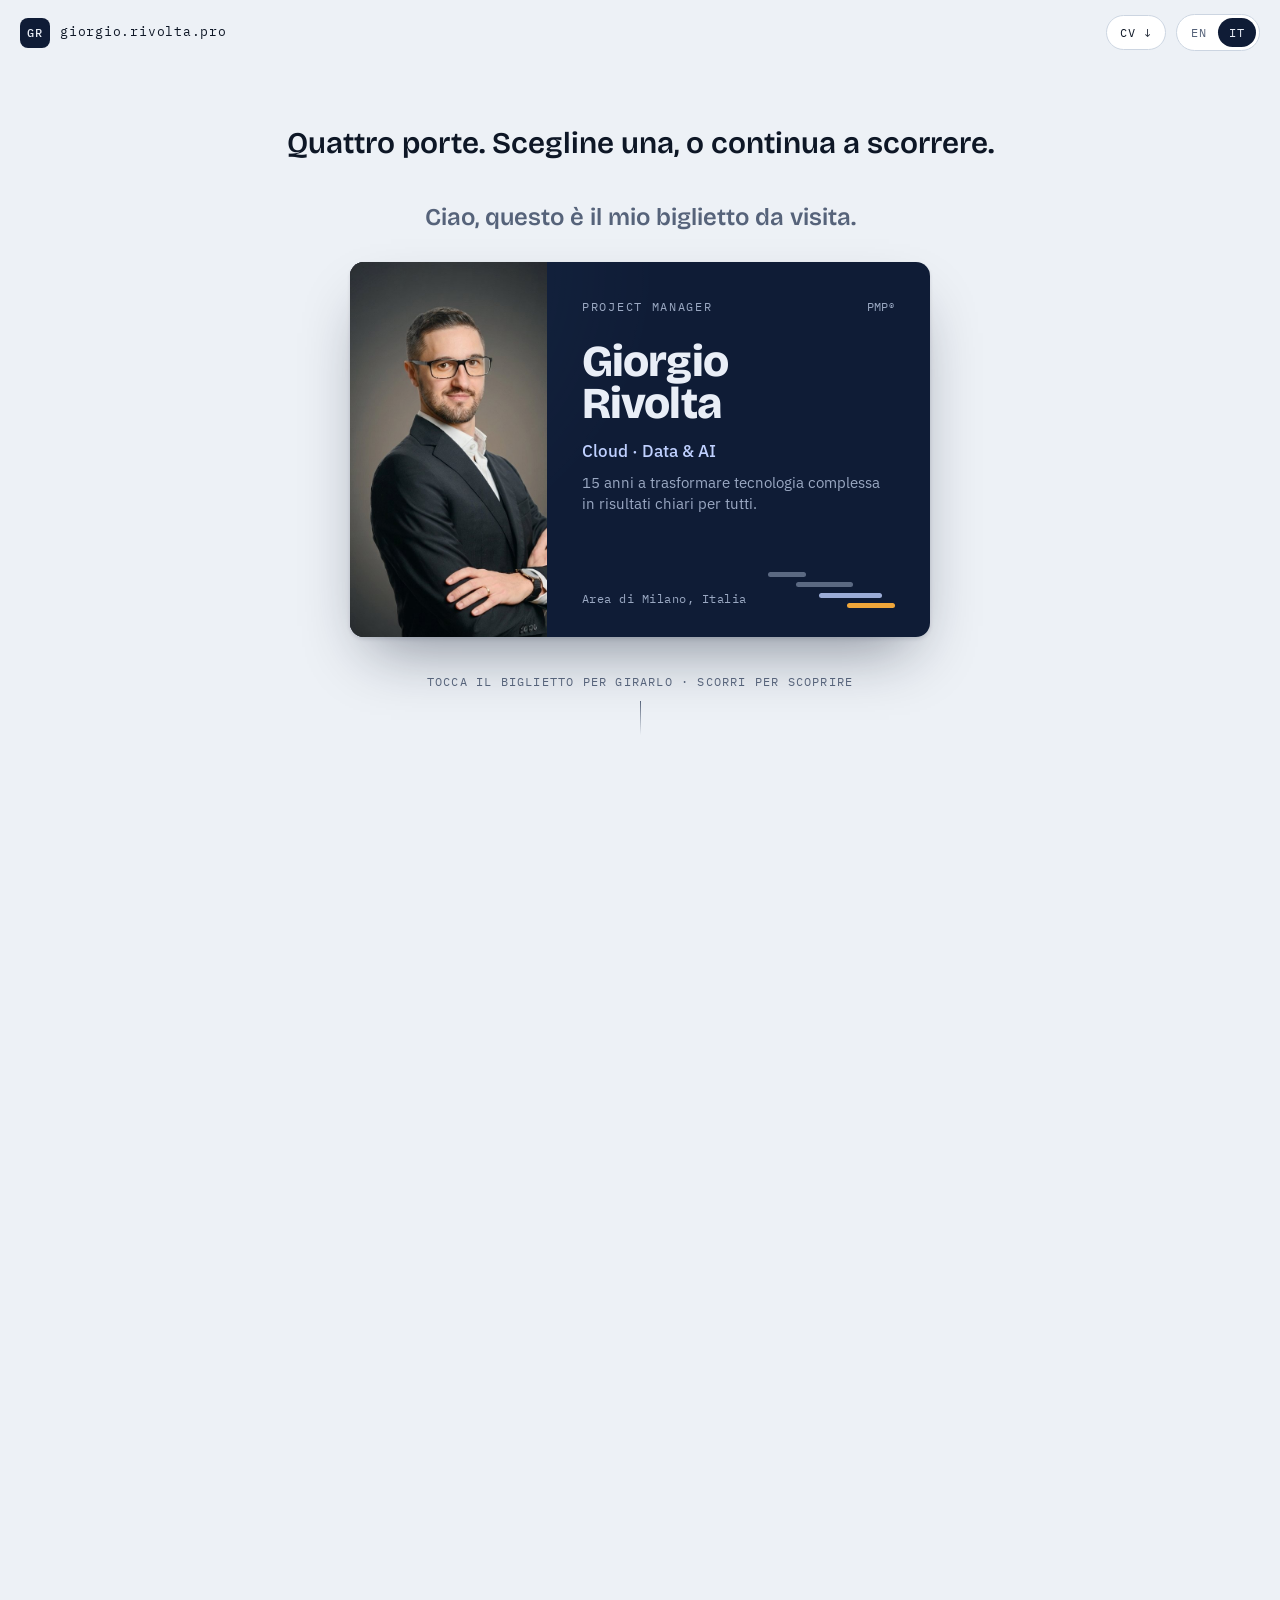
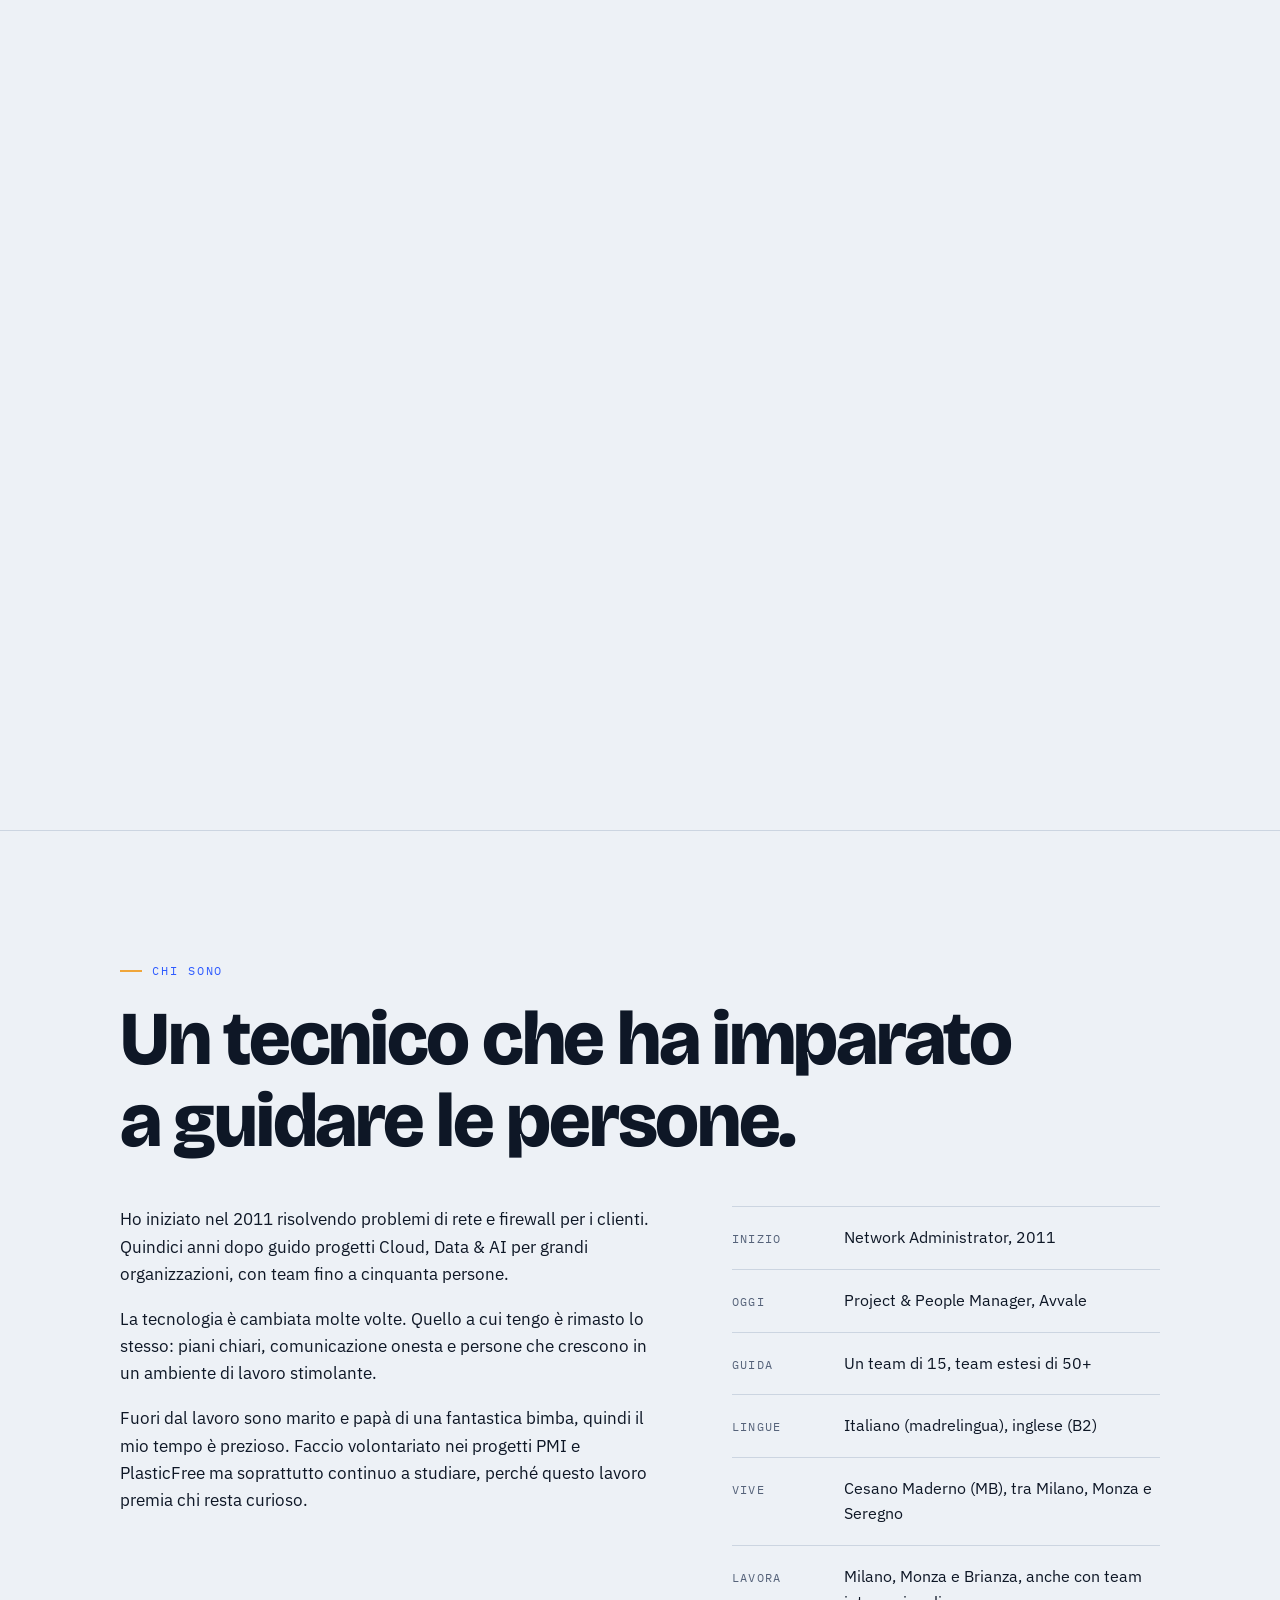
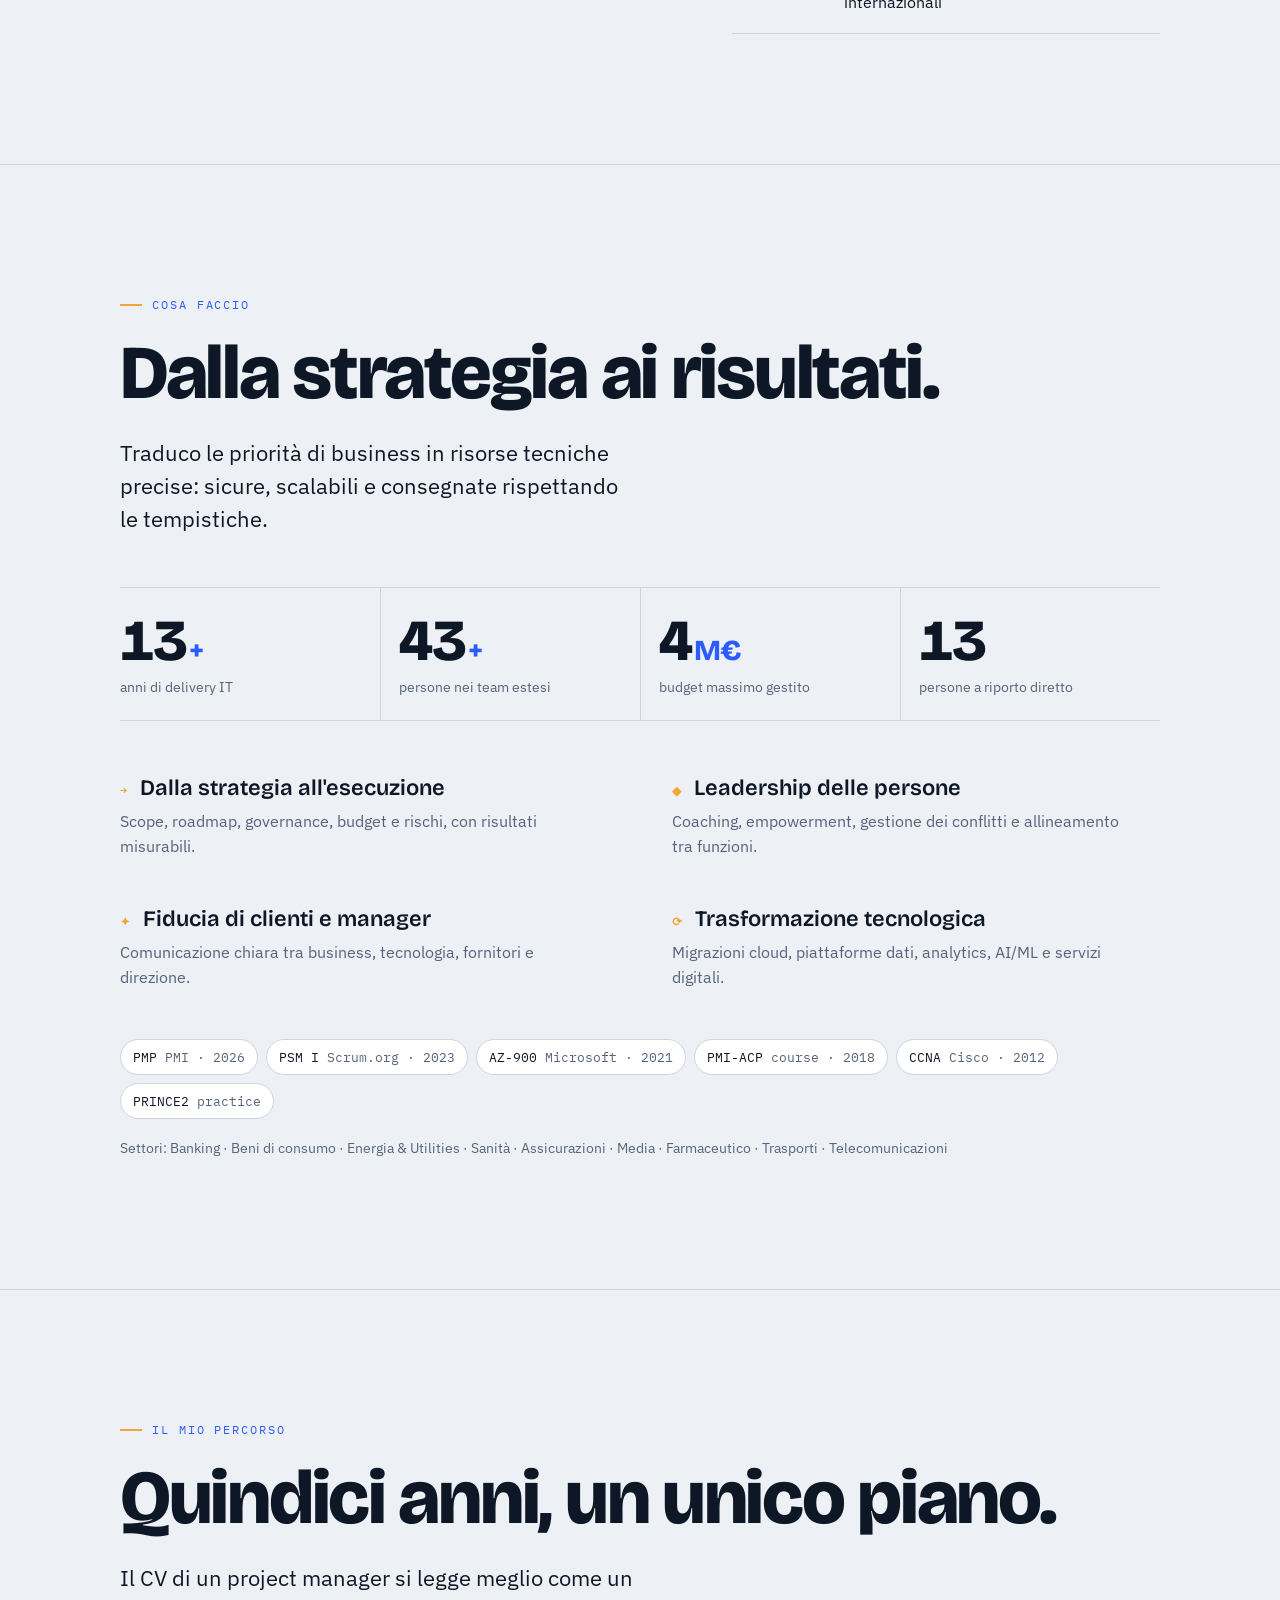
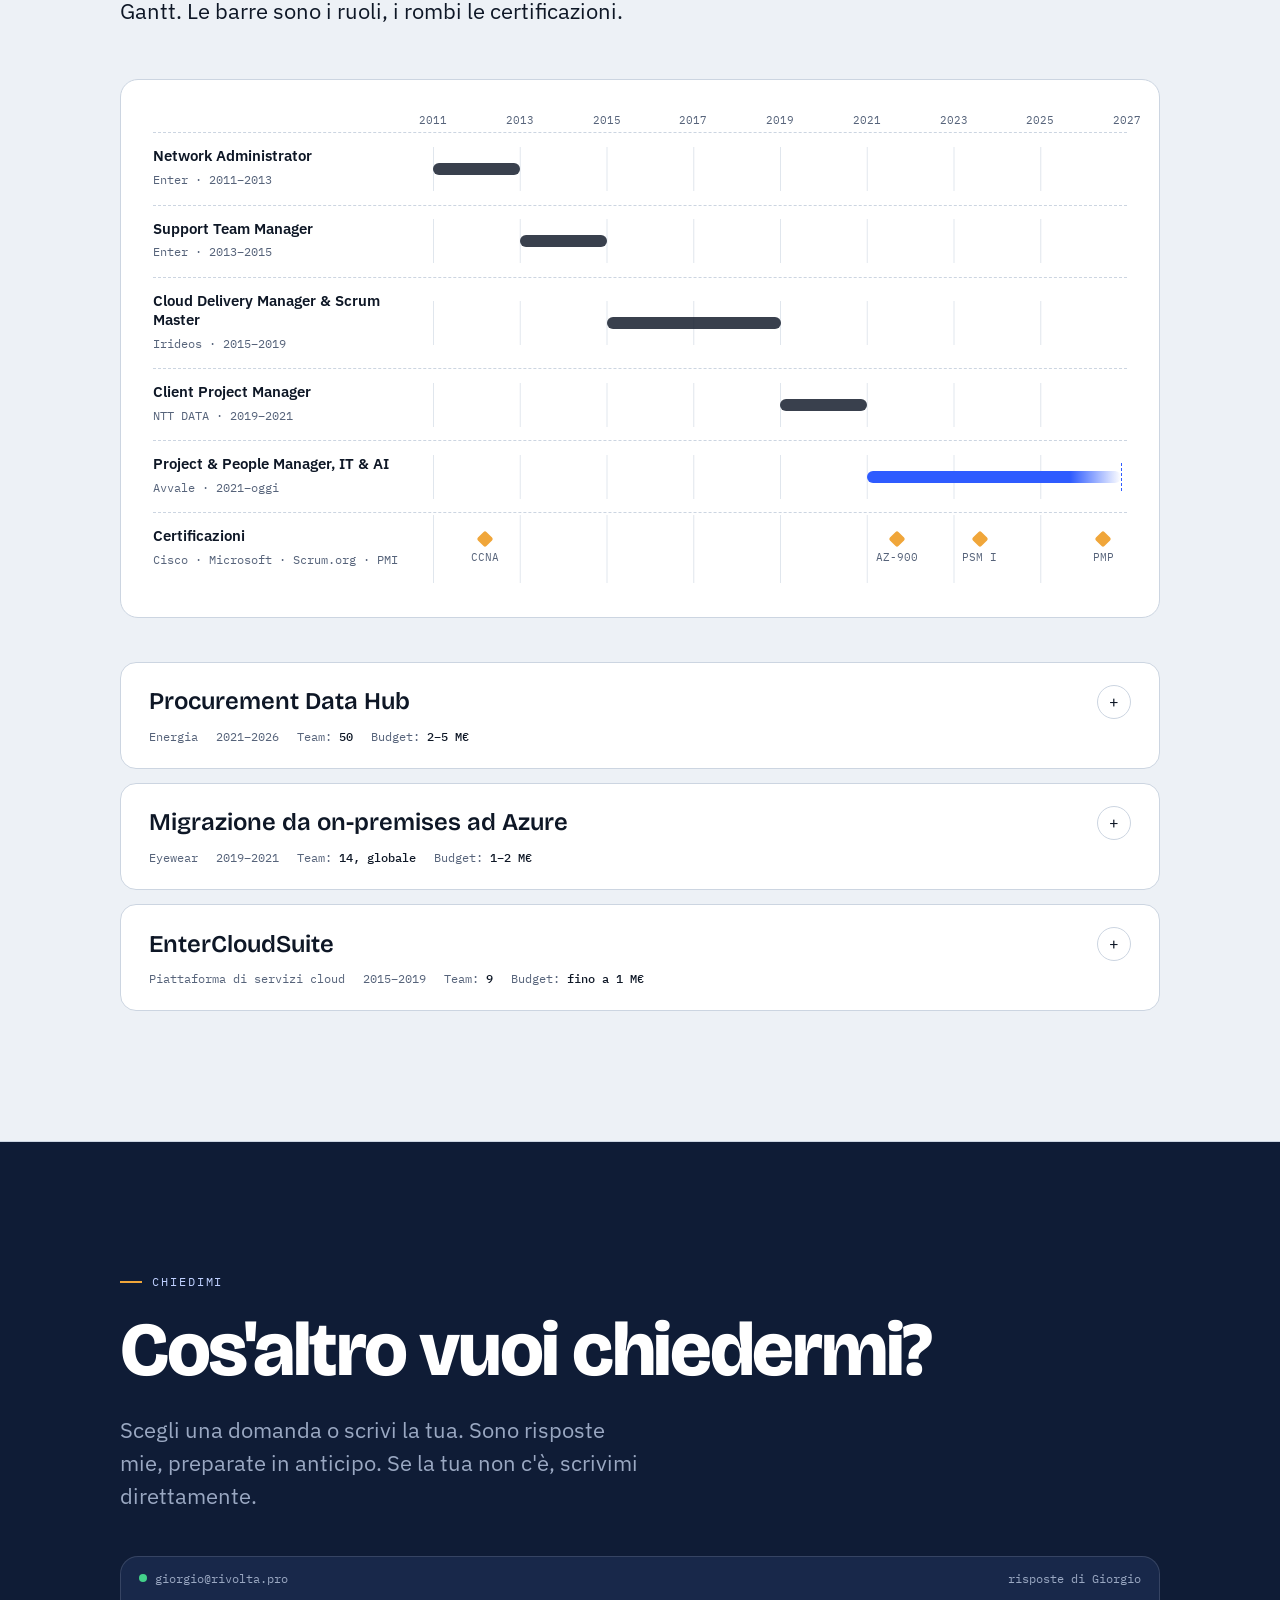
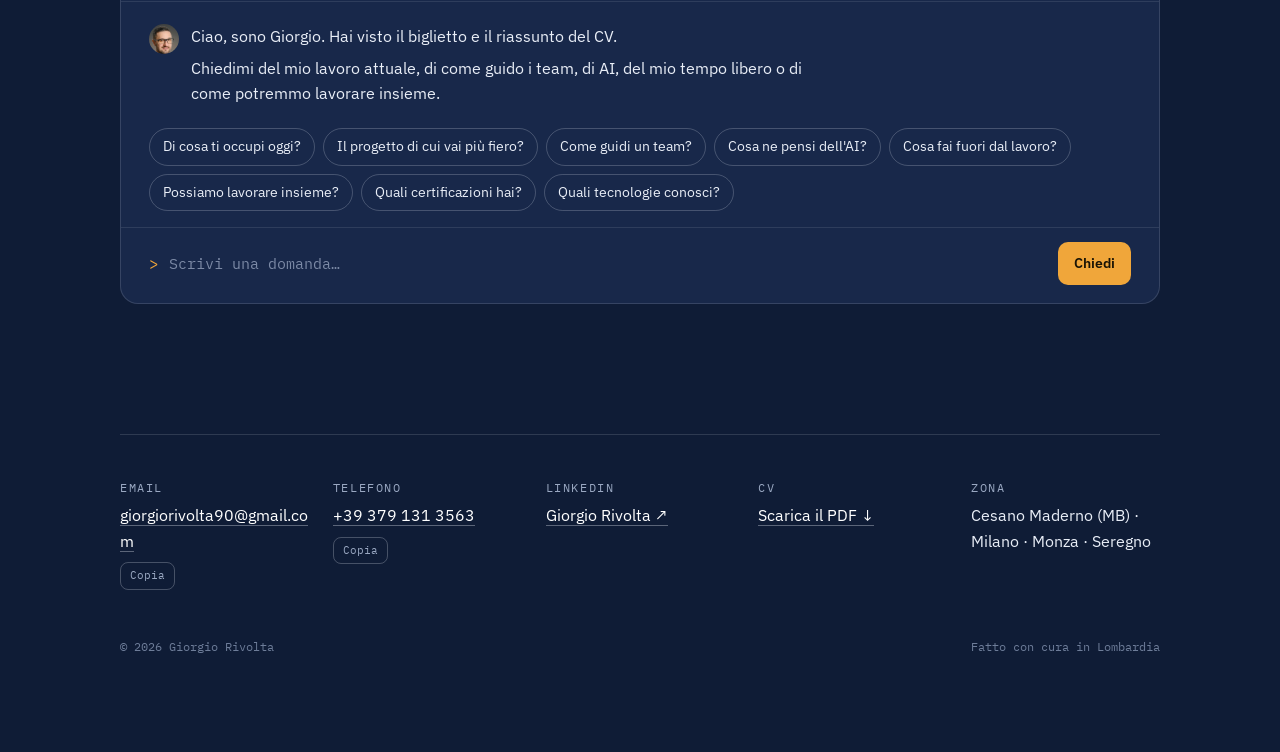
==== it/index.html @ 3c048641 "nuovo sito" ====
<!DOCTYPE html><html lang="it" data-default-lang="it"><head>
<meta charset="utf-8">
<meta name="viewport" content="width=device-width, initial-scale=1, viewport-fit=cover">
<title>Giorgio Rivolta | Project Manager PMP a Milano, Monza e Brianza</title>
<meta name="description" content="Giorgio Rivolta, Project Manager certificato PMP a Cesano Maderno (MB). Lavoro tra Milano, Monza, Seregno e Brianza: 15+ anni di progetti Cloud, Data &amp; AI.">
<meta name="author" content="Giorgio Rivolta">
<meta name="robots" content="index, follow, max-image-preview:large">
<meta name="theme-color" content="#0F1C36">
<link rel="canonical" href="https://giorgio.rivolta.pro/it/">
<link rel="icon" href="/favicon.ico" sizes="any">
<link rel="alternate" hreflang="en" href="https://giorgio.rivolta.pro/">
<link rel="alternate" hreflang="it" href="https://giorgio.rivolta.pro/it/">
<link rel="alternate" hreflang="x-default" href="https://giorgio.rivolta.pro/">
<meta name="geo.region" content="IT-MB">
<meta name="geo.placename" content="Cesano Maderno, Monza e Brianza">
<meta property="og:type" content="profile">
<meta property="og:url" content="https://giorgio.rivolta.pro/it/">
<meta property="og:site_name" content="Giorgio Rivolta">
<meta property="og:title" content="Giorgio Rivolta | Project Manager PMP a Milano, Monza e Brianza">
<meta property="og:description" content="Project Manager certificato PMP tra Milano, Monza e Brianza. 15 anni a trasformare progetti Cloud, Data &amp; AI in risultati chiari per tutti.">
<meta property="og:image" content="https://giorgio.rivolta.pro/images/giorgio-rivolta-profile.png">
<meta property="og:locale" content="it_IT">
<meta property="og:locale:alternate" content="en_GB">
<meta name="twitter:card" content="summary_large_image">
<script type="application/ld+json">
{
  "@context": "https://schema.org",
  "@type": "Person",
  "@id": "https://giorgio.rivolta.pro/#person",
  "name": "Giorgio Rivolta",
  "givenName": "Giorgio",
  "familyName": "Rivolta",
  "url": "https://giorgio.rivolta.pro/",
  "jobTitle": "Project Manager",
  "description": "PMP-certified project manager with 15+ years leading IT, cloud, data analytics and AI programmes. Volunteer with PMI Northern Italy Chapter and Plasticfree.",
  "email": "mailto:giorgiorivolta90@gmail.com",
  "image": "https://giorgio.rivolta.pro/images/giorgio-rivolta-profile.png",
  "sameAs": ["https://www.linkedin.com/in/giorgiorivolta/", "https://github.com/grivolta"],
  "worksFor": { "@type": "Organization", "name": "Avvale" },
  "address": { "@type": "PostalAddress", "addressLocality": "Cesano Maderno", "addressRegion": "MB", "postalCode": "20811", "addressCountry": "IT" },
  "workLocation": [
    { "@type": "Place", "name": "Milano", "address": { "@type": "PostalAddress", "addressLocality": "Milano", "addressRegion": "MI", "addressCountry": "IT" } },
    { "@type": "Place", "name": "Monza", "address": { "@type": "PostalAddress", "addressLocality": "Monza", "addressRegion": "MB", "addressCountry": "IT" } },
    { "@type": "Place", "name": "Seregno", "address": { "@type": "PostalAddress", "addressLocality": "Seregno", "addressRegion": "MB", "addressCountry": "IT" } },
    { "@type": "Place", "name": "Cesano Maderno", "address": { "@type": "PostalAddress", "addressLocality": "Cesano Maderno", "addressRegion": "MB", "addressCountry": "IT" } }
  ],
  "knowsLanguage": ["Italian", "English"],
  "knowsAbout": ["Project Management","PMP","Scrum","Stakeholder Management","People Management","Cloud Computing","Microsoft Azure","Data Analytics","Artificial Intelligence","Digital Transformation"],
  "volunteerFor": [
    { "@type": "Organization", "name": "PMI Northern Italy Chapter" },
    { "@type": "Organization", "name": "Plasticfree" }
  ],
  "hasCredential": [
    { "@type": "EducationalOccupationalCredential", "name": "Project Management Professional (PMP)", "recognizedBy": { "@type": "Organization", "name": "Project Management Institute" }, "identifier": "4438819" },
    { "@type": "EducationalOccupationalCredential", "name": "Professional Scrum Master I", "recognizedBy": { "@type": "Organization", "name": "Scrum.org" }, "identifier": "994831" },
    { "@type": "EducationalOccupationalCredential", "name": "Microsoft Certified: Azure Fundamentals", "recognizedBy": { "@type": "Organization", "name": "Microsoft" }, "identifier": "I011-5046" }
  ]
}
</script>
<link rel="preconnect" href="https://fonts.googleapis.com">
<link rel="preconnect" href="https://fonts.gstatic.com" crossorigin="">
<link rel="stylesheet" href="https://fonts.googleapis.com/css2?family=Bricolage+Grotesque:opsz,wght@12..96,400;12..96,600;12..96,800&amp;family=IBM+Plex+Sans:wght@400;500;600&amp;family=IBM+Plex+Mono:wght@400;500&amp;display=swap">
<style>
/* Layout: a business card that tilts and flips, then breaks into four doors (sticky scroll stage); short sections behind each door; ends in a question console. */
:root{
  --bg:#EDF1F6; --surface:#FFFFFF; --fg:#0E1726; --muted:#56637A; --line:#CCD5E1;
  --ink:#0F1C36; --ink-2:#18284A; --paper:#E8EDF5; --on-ink:#E9EEF7; --on-ink-muted:#9AA8C2;
  --accent:#2E5BFF; --accent-soft:#DCE5FF; --amber:#F0A63A;
  --display:"Bricolage Grotesque", "Helvetica Neue", Arial, sans-serif;
  --body:"IBM Plex Sans", "Segoe UI", Roboto, Arial, sans-serif;
  --mono:"IBM Plex Mono", ui-monospace, "SFMono-Regular", Menlo, monospace;
  --r:14px;
}
@media (prefers-color-scheme: dark){:root:not([data-theme="light"]){
  --bg:#0A101B; --surface:#111A2B; --fg:#E6ECF5; --muted:#93A1B8; --line:#24314A;
  --accent:#6F8CFF; --accent-soft:#1B2747; color-scheme:dark;
}}
:root[data-theme="dark"]{
  --bg:#0A101B; --surface:#111A2B; --fg:#E6ECF5; --muted:#93A1B8; --line:#24314A;
  --accent:#6F8CFF; --accent-soft:#1B2747; color-scheme:dark;
}
*{box-sizing:border-box}
html{scroll-behavior:smooth}
body{background:var(--bg);color:var(--fg);font-family:var(--body);font-size:16px;line-height:1.6;-webkit-font-smoothing:antialiased;overflow-x:hidden}
h1,h2,h3{font-family:var(--display);line-height:1.08;text-wrap:balance;margin:0}
p{margin:0}
button{font:inherit;color:inherit}
:focus-visible{outline:2px solid var(--accent);outline-offset:3px;border-radius:6px}
.mono{font-family:var(--mono)}

/* header */
body::before{content:"";position:fixed;inset:0 0 auto;height:env(safe-area-inset-top,0px);z-index:60;background:var(--bg)}
.top{position:fixed;top:env(safe-area-inset-top,0px);left:0;right:0;z-index:50;display:flex;justify-content:space-between;align-items:center;
  padding-block:14px;padding-left:max(20px,env(safe-area-inset-left,0px));padding-right:max(20px,env(safe-area-inset-right,0px));pointer-events:none}
.top > *{pointer-events:auto}
.brand{font-family:var(--mono);font-size:13px;letter-spacing:.06em;color:var(--fg);text-decoration:none;display:flex;gap:10px;align-items:center}
.brand b{display:inline-grid;place-items:center;width:30px;height:30px;border-radius:8px;background:var(--ink);color:var(--on-ink);font-weight:500;font-size:12px}
.lang{display:flex;background:var(--surface);border:1px solid var(--line);border-radius:999px;padding:3px}
.lang button{border:0;background:none;font-family:var(--mono);font-size:12px;letter-spacing:.08em;padding:5px 11px;border-radius:999px;cursor:pointer;color:var(--muted)}
.lang button[aria-pressed="true"]{background:var(--ink);color:var(--on-ink)}

/* stage */
.stage{position:relative;height:270vh}
.sticky{position:sticky;top:0;height:100vh;height:100svh;overflow:hidden;perspective:1400px}
.card{position:absolute;container-type:inline-size;animation:deal 1.1s cubic-bezier(.2,.8,.2,1) backwards}
@keyframes deal{from{opacity:0;transform:translateY(40px) rotateX(28deg) rotateZ(-4deg)}to{opacity:1;transform:none}}
.tilt{width:100%;height:100%;transition:transform .25s ease-out}
.flip{width:100%;height:100%;position:relative;cursor:pointer}
.face{position:absolute;inset:0;border-radius:var(--r);overflow:hidden;
  box-shadow:0 2px 4px rgba(10,20,40,.12),0 30px 60px -20px rgba(10,20,40,.45)}
.glare{position:absolute;inset:0;pointer-events:none;background:radial-gradient(circle at var(--gx,30%) var(--gy,20%),rgba(255,255,255,.22),transparent 45%);mix-blend-mode:soft-light}

/* card front */
.front{background:var(--ink);color:var(--on-ink);display:grid;grid-template-columns:34% 1fr;height:100%}
.front .ph{background:#2B2B2E;position:relative;overflow:hidden}
.front .ph img{width:100%;height:100%;object-fit:cover;object-position:50% 20%;display:block}
.front .txt{padding:6cqw 6cqw 5cqw 6cqw;display:flex;flex-direction:column;min-width:0;position:relative}
.front .mono-tag{font-family:var(--mono);font-size:2.1cqw;letter-spacing:.14em;text-transform:uppercase;color:var(--on-ink-muted)}
.front .name{font-family:var(--display);font-weight:800;font-size:7.6cqw;line-height:.95;letter-spacing:-.02em;margin-top:4.2cqw}
.front .role{font-size:2.9cqw;font-weight:500;margin-top:2.4cqw;color:#BFD0FF}
.front .line{font-size:2.6cqw;color:var(--on-ink-muted);margin-top:1.2cqw;line-height:1.4}
.front .foot{margin-top:auto;display:flex;justify-content:space-between;align-items:flex-end;gap:2cqw}
.front .loc{font-family:var(--mono);font-size:2.1cqw;color:var(--on-ink-muted);letter-spacing:.04em}
.gantt-mini{display:grid;gap:.9cqw;width:22cqw}
.gantt-mini i{display:block;height:.9cqw;border-radius:1cqw;background:var(--on-ink-muted);opacity:.55}
.gantt-mini i:nth-child(1){width:30%}
.gantt-mini i:nth-child(2){width:45%;margin-left:22%}
.gantt-mini i:nth-child(3){width:50%;margin-left:40%;background:#BFD0FF;opacity:.8}
.gantt-mini i:nth-child(4){width:38%;margin-left:62%;background:var(--amber);opacity:1}
.front .mono-corner{position:absolute;top:6cqw;right:6cqw;font-family:var(--mono);font-size:2.1cqw;color:var(--on-ink-muted)}

/* card back */
.back{background:var(--paper);color:#0F1C36;height:100%;padding:6cqw 7cqw;display:flex;flex-direction:column;gap:3cqw}
.back .k{font-family:var(--mono);font-size:2.1cqw;letter-spacing:.14em;text-transform:uppercase;color:#4A5875}
.back .q{font-family:var(--display);font-weight:600;font-size:4.6cqw;line-height:1.12;letter-spacing:-.01em}
.back ul{list-style:none;margin:auto 0 0;padding:0;display:grid;grid-template-columns:repeat(3,1fr);gap:2.4cqw;border-top:1px solid #C3CCDB;padding-top:2.6cqw}
.back li{font-size:2.35cqw;line-height:1.35;color:#2A3754}
.back li b{display:block;font-family:var(--mono);font-weight:500;font-size:1.9cqw;letter-spacing:.1em;text-transform:uppercase;color:var(--accent);margin-bottom:.6cqw}
:root .back li b{color:#2E5BFF}

.hint{position:absolute;left:0;right:0;text-align:center;font-family:var(--mono);font-size:12px;letter-spacing:.1em;text-transform:uppercase;color:var(--muted);display:flex;flex-direction:column;align-items:center;gap:10px}
.hint .arrow{width:1px;height:34px;background:linear-gradient(var(--muted),transparent);animation:drip 1.8s ease-in-out infinite}
@keyframes drip{0%{transform:scaleY(0);transform-origin:top}50%{transform:scaleY(1);transform-origin:top}51%{transform-origin:bottom}100%{transform:scaleY(0);transform-origin:bottom}}
.hello{position:absolute;left:0;right:0;text-align:center;font-family:var(--display);font-weight:600;font-size:clamp(18px,2.4vw,24px);color:var(--muted)}

/* fragments */
.frag{position:absolute;left:0;top:0;overflow:hidden;background:var(--ink);color:var(--on-ink);will-change:transform,width,height;display:none;
  box-shadow:0 20px 50px -24px rgba(10,20,40,.55);border:0;padding:0;text-align:left;cursor:default}
.frag.on{display:block}
.frag-inner{position:absolute;container-type:inline-size}
.frag-inner .face{box-shadow:none;transform:none;border-radius:0}
.frag-label{position:absolute;inset:0;padding:clamp(16px,2.6vw,28px);display:flex;flex-direction:column;justify-content:space-between;opacity:0}
.frag-label .t{font-family:var(--display);font-weight:800;font-size:clamp(24px,4vw,46px);letter-spacing:-.02em;line-height:1}
.frag-label .d{font-size:clamp(13px,1.4vw,15px);color:var(--on-ink-muted);max-width:30ch;line-height:1.45}
.frag-label .row{display:flex;justify-content:space-between;align-items:flex-end;gap:12px}
.frag-label .go{flex:none;width:44px;height:44px;border-radius:50%;border:1px solid rgba(233,238,247,.35);display:grid;place-items:center;transition:background .2s,transform .2s}
.frag-label .k{font-family:var(--mono);font-size:11px;letter-spacing:.14em;text-transform:uppercase;color:var(--amber)}
.frag.live{cursor:pointer}
.frag.live:hover .go,.frag.live:focus-visible .go{background:var(--accent);border-color:var(--accent);transform:translateX(3px)}
.frag[data-q="1"]{background:#152649}
.frag[data-q="2"]{background:#1A2E56}
.frag[data-q="3"]{background:var(--accent)}
.frag[data-q="3"] .frag-label .d{color:#E1E8FF}
.frag[data-q="3"] .frag-label .k{color:#fff}
.doors-title{position:absolute;left:0;right:0;text-align:center;font-family:var(--display);font-weight:600;font-size:clamp(20px,2.6vw,30px);opacity:0;padding-inline:16px}

/* sections */
.wrap{max-width:1080px;margin:0 auto;padding-left:max(20px,env(safe-area-inset-left,0px));padding-right:max(20px,env(safe-area-inset-right,0px))}
section.s{padding-block:clamp(72px,11vw,130px);border-top:1px solid var(--line);scroll-margin-top:40px}
.eyebrow{font-family:var(--mono);font-size:12px;letter-spacing:.16em;text-transform:uppercase;color:var(--accent);display:flex;align-items:center;gap:10px}
.eyebrow::before{content:"";width:22px;height:2px;background:var(--amber)}
h2.big{font-size:clamp(38px,6.4vw,76px);font-weight:800;letter-spacing:-.03em;margin-top:18px}
.lead{font-size:clamp(18px,2vw,22px);line-height:1.5;max-width:40ch;margin-top:22px;color:var(--fg)}

/* who */
.who{display:grid;grid-template-columns:1.25fr 1fr;gap:clamp(32px,6vw,80px);margin-top:44px;align-items:start}
.who .prose{display:grid;gap:18px;max-width:62ch;color:var(--fg)}
.who .prose p{font-size:17px}
.facts{display:grid;gap:0;border-top:1px solid var(--line)}
.fact{display:grid;grid-template-columns:auto 1fr;gap:16px;padding:18px 0;border-bottom:1px solid var(--line);align-items:baseline}
.fact .k{font-family:var(--mono);font-size:12px;letter-spacing:.1em;text-transform:uppercase;color:var(--muted);min-width:96px}
.fact .v{font-size:16px;min-width:0}

/* what */
.nums{display:grid;grid-template-columns:repeat(4,1fr);gap:0;margin-top:52px;border-top:1px solid var(--line);border-bottom:1px solid var(--line)}
.num{padding:24px 18px 22px 0}
.num + .num{padding-left:18px;border-left:1px solid var(--line)}
.num .n{font-family:var(--display);font-weight:800;font-size:clamp(36px,5vw,58px);letter-spacing:-.03em;line-height:1;font-variant-numeric:tabular-nums}
.num .n small{font-size:.5em;color:var(--accent);margin-left:2px}
.num .l{font-size:14px;color:var(--muted);margin-top:8px;line-height:1.4}
.pillars{display:grid;grid-template-columns:repeat(2,1fr);gap:clamp(28px,4vw,48px) clamp(28px,5vw,64px);margin-top:56px}
.pillar h3{font-size:22px;font-weight:600;display:flex;gap:12px;align-items:baseline}
.pillar h3 i{font-style:normal;font-family:var(--mono);font-size:12px;color:var(--amber);letter-spacing:.06em}
.pillar p{color:var(--muted);margin-top:8px;max-width:46ch}
.chips{display:flex;flex-wrap:wrap;gap:8px;margin-top:48px}
.chip{font-family:var(--mono);font-size:12.5px;padding:7px 12px;border:1px solid var(--line);border-radius:999px;background:var(--surface);color:var(--fg)}
.chip span{color:var(--muted)}
.industries{margin-top:18px;color:var(--muted);font-size:14px}

/* path / gantt */
.gantt{margin-top:52px;background:var(--surface);border:1px solid var(--line);border-radius:18px;padding:clamp(18px,3vw,32px)}
.g-axis,.g-row{display:grid;grid-template-columns:minmax(0,260px) 1fr;gap:20px;align-items:center}
.g-axis .track{position:relative;height:20px}
.g-axis .tick{position:absolute;top:0;font-family:var(--mono);font-size:11px;color:var(--muted);transform:translateX(-50%)}
.g-row{padding:13px 0;border-top:1px dashed var(--line)}
.g-row .lab{min-width:0}
.g-row .lab b{display:block;font-weight:600;font-size:15px;line-height:1.3}
.g-row .lab span{font-family:var(--mono);font-size:12px;color:var(--muted)}
.track{position:relative;height:16px;min-width:0}
.track .grid{position:absolute;inset:-14px 0;background-image:linear-gradient(to right,var(--line) 1px,transparent 1px);background-size:12.5% 100%;opacity:.6}
.bar{position:absolute;top:2px;height:12px;border-radius:6px;background:var(--fg);opacity:.82;transform-origin:left;transition:transform 1s cubic-bezier(.2,.8,.2,1)}
.bar.now{background:linear-gradient(90deg,var(--accent) 80%,transparent);opacity:1}
.gantt.grow .bar{animation:grow 1.1s cubic-bezier(.2,.8,.2,1) both}
@keyframes grow{from{transform:scaleX(.02)}to{transform:none}}
.g-row.ms .track{height:40px}
.diamond{position:absolute;top:4px;width:12px;height:12px;background:var(--amber);transform:translateX(-50%) rotate(45deg);border-radius:2px}
.ms-l{position:absolute;top:20px;font-family:var(--mono);font-size:10.5px;color:var(--muted);transform:translateX(-50%);white-space:nowrap}
.ms-l.up{top:-14px}
.g-today{position:absolute;top:-6px;bottom:-6px;width:0;border-left:1.5px dashed var(--accent)}

.progs{margin-top:44px;display:grid;gap:14px}
details.prog{background:var(--surface);border:1px solid var(--line);border-radius:16px;overflow:hidden}
details.prog summary{list-style:none;cursor:pointer;padding:22px clamp(18px,3vw,28px);display:grid;grid-template-columns:1fr auto;gap:8px 20px;align-items:center}
details.prog summary::-webkit-details-marker{display:none}
.prog .pt{font-family:var(--display);font-weight:600;font-size:clamp(19px,2.2vw,24px);line-height:1.2}
.prog .pm{grid-column:1/-1;display:flex;flex-wrap:wrap;gap:6px 18px;font-family:var(--mono);font-size:12px;color:var(--muted)}
.prog .pm b{color:var(--fg);font-weight:500}
.prog .plus{grid-row:1;grid-column:2;width:34px;height:34px;border-radius:50%;border:1px solid var(--line);display:grid;place-items:center;transition:transform .3s,background .3s}
.prog[open] .plus{transform:rotate(45deg);background:var(--ink);color:var(--on-ink);border-color:var(--ink)}
.prog .pb{padding:0 clamp(18px,3vw,28px) 24px;display:grid;grid-template-columns:repeat(3,1fr);gap:22px}
.prog .pb h4{margin:0 0 6px;font-family:var(--mono);font-size:11.5px;letter-spacing:.12em;text-transform:uppercase;color:var(--accent);font-weight:500}
.prog .pb p{font-size:15px;color:var(--fg);line-height:1.55}

/* ask */
.ask{background:var(--ink);color:var(--on-ink);border-top:0}
.ask .eyebrow{color:#BFD0FF}
.ask h2.big{color:#fff}
.ask .lead{color:var(--on-ink-muted)}
.console{margin-top:44px;border:1px solid rgba(233,238,247,.14);border-radius:18px;background:var(--ink-2);overflow:hidden}
.console-bar{display:flex;justify-content:space-between;align-items:center;padding:12px 18px;border-bottom:1px solid rgba(233,238,247,.1);font-family:var(--mono);font-size:12px;color:var(--on-ink-muted)}
.console-bar .dot{display:inline-block;width:8px;height:8px;border-radius:50%;background:#43D18A;margin-right:8px;vertical-align:1px}
.log{padding:22px clamp(16px,3vw,28px);max-height:440px;overflow-y:auto;display:flex;flex-direction:column;gap:18px;scroll-behavior:smooth}
.msg{max-width:68ch;min-width:0}
.msg.me{align-self:flex-end;background:rgba(111,140,255,.18);border:1px solid rgba(111,140,255,.35);padding:10px 14px;border-radius:14px 14px 4px 14px;font-size:15px}
.msg.gr{display:grid;grid-template-columns:30px 1fr;gap:12px;align-items:start}
.msg.gr .av{width:30px;height:30px;border-radius:50%;overflow:hidden;background:#2B2B2E}
.msg.gr .av img{width:100%;height:100%;object-fit:cover}
.msg.gr p{font-size:15.5px;line-height:1.6;color:var(--on-ink)}
.msg.gr p + p{margin-top:8px}
.caret{display:inline-block;width:8px;height:1.05em;background:#BFD0FF;vertical-align:-2px;margin-left:2px;animation:blink 1s steps(2) infinite}
@keyframes blink{50%{opacity:0}}
.sugg{display:flex;flex-wrap:wrap;gap:8px;padding:0 clamp(16px,3vw,28px) 16px}
.sugg button{border:1px solid rgba(233,238,247,.22);background:transparent;color:var(--on-ink);border-radius:999px;padding:7px 13px;font-size:13.5px;cursor:pointer;transition:background .2s,border-color .2s}
.sugg button:hover{background:rgba(233,238,247,.08);border-color:rgba(233,238,247,.4)}
.ask form{display:flex;gap:10px;padding:14px clamp(16px,3vw,28px) 18px;border-top:1px solid rgba(233,238,247,.1);align-items:center}
.ask form .pr{font-family:var(--mono);color:var(--amber)}
.ask input{flex:1;min-width:0;background:transparent;border:0;color:#fff;font-family:var(--mono);font-size:15px;padding:10px 0;outline:none}
.ask input::placeholder{color:#7C8AA6}
.ask form button{border:0;background:var(--amber);color:#1A1405;font-weight:600;border-radius:10px;padding:10px 16px;cursor:pointer;font-size:14px}

/* contact */
.contact{background:var(--ink);color:var(--on-ink);padding-block:0 clamp(56px,8vw,96px)}
.contact-in{border-top:1px solid rgba(233,238,247,.14);padding-top:44px;display:grid;grid-template-columns:repeat(4,1fr);gap:24px}
.ci .k{font-family:var(--mono);font-size:11.5px;letter-spacing:.14em;text-transform:uppercase;color:var(--on-ink-muted)}
.ci .v{margin-top:6px;font-size:16px;word-break:break-word;user-select:all}
.ci a{color:#fff;text-decoration:none;border-bottom:1px solid rgba(233,238,247,.35)}
.ci a:hover{border-color:#fff}
.copy{margin-top:8px;background:none;border:1px solid rgba(233,238,247,.25);color:var(--on-ink-muted);border-radius:8px;font-family:var(--mono);font-size:11px;padding:4px 9px;cursor:pointer}
.copy:hover{color:#fff;border-color:#fff}
.legal{margin-top:48px;font-family:var(--mono);font-size:11.5px;color:#6E7D99;display:flex;justify-content:space-between;flex-wrap:wrap;gap:8px}

@media (max-width:820px){
  .who{grid-template-columns:1fr}
  .nums{grid-template-columns:repeat(2,1fr)}
  .num:nth-child(3){padding-left:0;border-left:0}
  .num:nth-child(n+3){border-top:1px solid var(--line)}
  .pillars{grid-template-columns:1fr}
  .prog .pb{grid-template-columns:1fr}
  .contact-in{grid-template-columns:1fr 1fr}
  .g-axis,.g-row{grid-template-columns:1fr;gap:8px}
  .g-axis .lab{display:none}
}
@media (max-width:480px){
  .contact-in{grid-template-columns:1fr}
  .frag-label .d{display:none}
  .frag-label .go{width:36px;height:36px}
}
@media (prefers-reduced-motion:reduce){
  html{scroll-behavior:auto}
  .card{animation:none}
  .tilt{transition:none}
  .hint .arrow,.caret{animation:none}
  .bar{transition:none}
}
.top-r{display:flex;gap:10px;align-items:center}.cvlink{font-family:var(--mono);font-size:12px;letter-spacing:.08em;color:var(--fg);text-decoration:none;background:var(--surface);border:1px solid var(--line);border-radius:999px;padding:7px 13px}.cvlink:hover{border-color:var(--accent);color:var(--accent)}.contact-in{grid-template-columns:repeat(auto-fit,minmax(180px,1fr))}.cvlink{white-space:nowrap}@media (max-width:480px){.brand span{display:none}}
</style>

<style>html{color-scheme:light}body{margin:0}img{max-width:100%}[hidden]{display:none!important}</style>
</head>
<body>
<header class="top">
  <a class="brand" href="#top"><b>GR</b><span>giorgio.rivolta.pro</span></a>
  <div class="top-r"><a class="cvlink" href="/cv/CV_GiorgioRivolta.pdf" target="_blank" rel="noopener">CV ↓</a><div class="lang" role="group" aria-label="Language">
    <button type="button" data-lang="en" aria-pressed="false">EN</button>
    <button type="button" data-lang="it" aria-pressed="true">IT</button>
  </div></div>
</header>

<main id="top">
  <div class="stage" id="stage">
    <div class="sticky" id="sticky">
      <p class="hello" id="hello" data-i="hello">Ciao, questo è il mio biglietto da visita.</p>
      <div class="card" id="card" role="button" tabindex="0" aria-label="Business card. Press to flip.">
        <div class="tilt" id="tilt" style="transform: perspective(1200px) rotateY(-15.4deg) rotateX(12.6deg);">
          <div class="flip" style="transform: perspective(1400px) rotateY(0deg);">
            <div class="face face-front" style="visibility: visible;">
              <div class="front">
                <div class="ph"><img src="[data-uri]" alt="Giorgio Rivolta"></div>
                <div class="txt">
                  <span class="mono-tag" data-i="cardTag">Project Manager</span>
                  <span class="mono-corner">PMP®</span>
                  <h1 class="name">Giorgio<br>Rivolta</h1>
                  <div class="role" data-i="cardRole">Cloud · Data &amp; AI</div>
                  <div class="line" data-i="cardLine">15 anni a trasformare tecnologia complessa in risultati chiari per tutti.</div>
                  <div class="foot">
                    <span class="loc" data-i="cardLoc">Area di Milano, Italia</span>
                    <div class="gantt-mini" aria-hidden="true"><i></i><i></i><i></i><i></i></div>
                  </div>
                </div>
              </div>
              <div class="glare" style="--gx: 1%; --gy: 1%;"></div>
            </div>
            <div class="face face-back" style="visibility: hidden;">
              <div class="back">
                <span class="k" data-i="backK">L'altro lato</span>
                <p class="q" data-i="backQ">Trasformo la complessità dei progetti in soluzioni facilmente comprensibili, e trasformo gruppi di persone in squadre affiatate.</p>
                <ul>
                  <li><b data-i="b1k">Casa</b><span data-i="b1v">Marito e papà di una bambina</span></li>
                  <li><b data-i="b2k">Abitudine</b><span data-i="b2v">Passione per lo studio: CCNA nel 2012, PMP nel 2026</span></li>
                  <li><b data-i="b3k">Comunità</b><span data-i="b3v">Volontario nei progetti PMI e PlasticFree</span></li>
                </ul>
              </div>
            </div>
          </div>
        </div>
      </div>
      <div class="hint" id="hint"><span data-i="hint">Tocca il biglietto per girarlo · scorri per scoprire</span><span class="arrow"></span></div>
      <p class="doors-title" id="doorsTitle" data-i="doors">Quattro porte. Scegline una, o continua a scorrere.</p>
      <button class="frag" data-q="0" data-go="who" type="button"><div class="frag-inner"></div><div class="frag-label"><span class="k" data-i="d0k">Persona</span><div class="row"><div><div class="t" data-i="d0t">Chi sono</div><p class="d" data-i="d0d">La storia dietro il ruolo.</p></div><span class="go" aria-hidden="true">→</span></div></div></button>
      <button class="frag" data-q="1" data-go="what" type="button"><div class="frag-inner"></div><div class="frag-label"><span class="k" data-i="d1k">Valore</span><div class="row"><div><div class="t" data-i="d1t">Cosa faccio</div><p class="d" data-i="d1d">Come trasformo le priorità in risultati.</p></div><span class="go" aria-hidden="true">→</span></div></div></button>
      <button class="frag" data-q="2" data-go="path" type="button"><div class="frag-inner"></div><div class="frag-label"><span class="k" data-i="d2k">Percorso</span><div class="row"><div><div class="t" data-i="d2t">Il mio percorso</div><p class="d" data-i="d2d">15 anni in un Gantt, e tre programmi.</p></div><span class="go" aria-hidden="true">→</span></div></div></button>
      <button class="frag" data-q="3" data-go="ask" type="button"><div class="frag-inner"></div><div class="frag-label"><span class="k" data-i="d3k">Tocca a te</span><div class="row"><div><div class="t" data-i="d3t">Chiedimi</div><p class="d" data-i="d3d">Tutto quello che vuoi sapere.</p></div><span class="go" aria-hidden="true">→</span></div></div></button>
    </div>
  </div>

  <section class="s" id="who">
    <div class="wrap">
      <span class="eyebrow" data-i="whoEy">Chi sono</span>
      <h2 class="big" data-i="whoH">Un tecnico che ha imparato a guidare le persone.</h2>
      <div class="who">
        <div class="prose">
          <p data-i="whoP1">Ho iniziato nel 2011 risolvendo problemi di rete e firewall per i clienti. Quindici anni dopo guido progetti Cloud, Data &amp; AI per grandi organizzazioni, con team fino a cinquanta persone.</p>
          <p data-i="whoP2">La tecnologia è cambiata molte volte. Quello a cui tengo è rimasto lo stesso: piani chiari, comunicazione onesta e persone che crescono in un ambiente di lavoro stimolante.</p>
          <p data-i="whoP3">Fuori dal lavoro sono marito e papà di una fantastica bimba, quindi il mio tempo è prezioso. Faccio volontariato nei progetti PMI e PlasticFree ma soprattutto continuo a studiare, perché questo lavoro premia chi resta curioso.</p>
        </div>
        <div class="facts" id="facts"><div class="fact"><span class="k">Inizio</span><span class="v">Network Administrator, 2011</span></div><div class="fact"><span class="k">Oggi</span><span class="v">Project &amp; People Manager, Avvale</span></div><div class="fact"><span class="k">Guida</span><span class="v">Un team di 15, team estesi di 50+</span></div><div class="fact"><span class="k">Lingue</span><span class="v">Italiano (madrelingua), inglese (B2)</span></div><div class="fact"><span class="k">Vive</span><span class="v">Cesano Maderno (MB), tra Milano, Monza e Seregno</span></div><div class="fact"><span class="k">Lavora</span><span class="v">Milano, Monza e Brianza, anche con team internazionali</span></div></div>
      </div>
    </div>
  </section>

  <section class="s" id="what">
    <div class="wrap">
      <span class="eyebrow" data-i="whatEy">Cosa faccio</span>
      <h2 class="big" data-i="whatH">Dalla strategia ai risultati.</h2>
      <p class="lead" data-i="whatLead">Traduco le priorità di business in risorse tecniche precise: sicure, scalabili e consegnate rispettando le tempistiche.</p>
      <div class="nums" id="nums"><div class="num"><div class="n"><span data-n="15">15</span><small>+</small></div><div class="l">anni di delivery IT</div></div><div class="num"><div class="n"><span data-n="50">50</span><small>+</small></div><div class="l">persone nei team estesi</div></div><div class="num"><div class="n"><span data-n="5">5</span><small>M€</small></div><div class="l">budget massimo gestito</div></div><div class="num"><div class="n"><span data-n="15">15</span><small></small></div><div class="l">persone a riporto diretto</div></div></div>
      <div class="pillars" id="pillars"><div class="pillar"><h3><i>→</i>Dalla strategia all'esecuzione</h3><p>Scope, roadmap, governance, budget e rischi, con risultati misurabili.</p></div><div class="pillar"><h3><i>◆</i>Leadership delle persone</h3><p>Coaching, empowerment, gestione dei conflitti e allineamento tra funzioni.</p></div><div class="pillar"><h3><i>✦</i>Fiducia di clienti e manager</h3><p>Comunicazione chiara tra business, tecnologia, fornitori e direzione.</p></div><div class="pillar"><h3><i>⟳</i>Trasformazione tecnologica</h3><p>Migrazioni cloud, piattaforme dati, analytics, AI/ML e servizi digitali.</p></div></div>
      <div class="chips" id="certs"><span class="chip">PMP <span>PMI · 2026</span></span><span class="chip">PSM I <span>Scrum.org · 2023</span></span><span class="chip">AZ-900 <span>Microsoft · 2021</span></span><span class="chip">PMI-ACP <span>course · 2018</span></span><span class="chip">CCNA <span>Cisco · 2012</span></span><span class="chip">PRINCE2 <span>practice</span></span></div>
      <p class="industries" data-i="industries">Settori: Banking · Beni di consumo · Energia &amp; Utilities · Sanità · Assicurazioni · Media · Farmaceutico · Trasporti · Telecomunicazioni</p>
    </div>
  </section>

  <section class="s" id="path">
    <div class="wrap">
      <span class="eyebrow" data-i="pathEy">Il mio percorso</span>
      <h2 class="big" data-i="pathH">Quindici anni, un unico piano.</h2>
      <p class="lead" data-i="pathLead">Il CV di un project manager si legge meglio come un Gantt. Le barre sono i ruoli, i rombi le certificazioni.</p>
      <div class="gantt" id="gantt"><div class="g-axis"><div class="lab"></div><div class="track"><span class="tick" style="left:0.000%">2011</span><span class="tick" style="left:12.500%">2013</span><span class="tick" style="left:25.000%">2015</span><span class="tick" style="left:37.500%">2017</span><span class="tick" style="left:50.000%">2019</span><span class="tick" style="left:62.500%">2021</span><span class="tick" style="left:75.000%">2023</span><span class="tick" style="left:87.500%">2025</span><span class="tick" style="left:100.000%">2027</span></div></div><div class="g-row"><div class="lab"><b>Network Administrator</b><span>Enter · 2011–2013</span></div><div class="track"><span class="grid"></span><span class="bar" style="left:0.000%;width:calc(12.500% - 0.000%)"></span></div></div><div class="g-row"><div class="lab"><b>Support Team Manager</b><span>Enter · 2013–2015</span></div><div class="track"><span class="grid"></span><span class="bar" style="left:12.500%;width:calc(25.000% - 12.500%)"></span></div></div><div class="g-row"><div class="lab"><b>Cloud Delivery Manager &amp; Scrum Master</b><span>Irideos · 2015–2019</span></div><div class="track"><span class="grid"></span><span class="bar" style="left:25.000%;width:calc(50.000% - 25.000%)"></span></div></div><div class="g-row"><div class="lab"><b>Client Project Manager</b><span>NTT DATA · 2019–2021</span></div><div class="track"><span class="grid"></span><span class="bar" style="left:50.000%;width:calc(62.500% - 50.000%)"></span></div></div><div class="g-row"><div class="lab"><b>Project &amp; People Manager, IT &amp; AI</b><span>Avvale · 2021–oggi</span></div><div class="track"><span class="grid"></span><span class="bar now" style="left:62.500%;width:calc(99.115% - 62.500%)"></span><span class="g-today" style="left:99.115%"></span></div></div><div class="g-row ms"><div class="lab"><b>Certificazioni</b><span>Cisco · Microsoft · Scrum.org · PMI</span></div><div class="track"><span class="grid"></span><span class="diamond" style="left:7.500%"></span><span class="ms-l" style="left:7.500%">CCNA</span><span class="diamond" style="left:66.875%"></span><span class="ms-l" style="left:66.875%">AZ-900</span><span class="diamond" style="left:78.750%"></span><span class="ms-l" style="left:78.750%">PSM I</span><span class="diamond" style="left:96.563%"></span><span class="ms-l" style="left:96.563%">PMP</span></div></div></div>
      <div class="progs" id="progs"><details class="prog" id="prog0"><summary><span class="pt">Procurement Data Hub</span><span class="plus" aria-hidden="true">+</span><span class="pm"><span>Energia</span><span>2021–2026</span><span>Team: <b>50</b></span><span>Budget: <b>2–5 M€</b></span></span></summary><div class="pb"><div><h4>La sfida</h4><p>I dati di procurement erano sparsi tra Microsoft Access, SAP, Oracle e altri sistemi, senza un'unica versione della verità.</p></div><div><h4>Cosa ho fatto</h4><p>Ho guidato assessment, design, sviluppo e rilascio di una Azure Data Platform unificata, coordinando infrastruttura, engineering, analytics, business e stakeholder senior.</p></div><div><h4>Il risultato</h4><p>Un'unica fonte di verità per i dati di procurement: report più accurati, decisioni più rapide, maggiore agilità operativa.</p></div></div></details><details class="prog" id="prog1"><summary><span class="pt">Migrazione da on-premises ad Azure</span><span class="plus" aria-hidden="true">+</span><span class="pm"><span>Eyewear</span><span>2019–2021</span><span>Team: <b>14, globale</b></span><span>Budget: <b>1–2 M€</b></span></span></summary><div class="pb"><div><h4>La sfida</h4><p>50 server e 20 applicazioni dovevano passare al cloud senza interrompere un business globale.</p></div><div><h4>Cosa ho fatto</h4><p>Ho diretto assessment funzionale, architettura, pianificazione delle fasi e mitigazione dei rischi, con una governance strutturata e aggiornamenti trasparenti al management nelle diverse region.</p></div><div><h4>Il risultato</h4><p>Continuità del business garantita, con più scalabilità, sicurezza e performance, e un'infrastruttura pronta per il cloud.</p></div></div></details><details class="prog" id="prog2"><summary><span class="pt">EnterCloudSuite</span><span class="plus" aria-hidden="true">+</span><span class="pm"><span>Piattaforma di servizi cloud</span><span>2015–2019</span><span>Team: <b>9</b></span><span>Budget: <b>fino a 1 M€</b></span></span></summary><div class="pb"><div><h4>La sfida</h4><p>I clienti avevano bisogno di gestire in autonomia le proprie risorse cloud, tramite una piattaforma self-service.</p></div><div><h4>Cosa ho fatto</h4><p>Ho guidato la delivery end-to-end, allineato sviluppatori, designer UI/UX e sistemisti, e introdotto metodi di lavoro agili.</p></div><div><h4>Il risultato</h4><p>Un servizio scalabile per i clienti, che ha ampliato l'offerta dell'azienda e dato più autonomia agli utenti.</p></div></div></details></div>
    </div>
  </section>

  <section class="s ask" id="ask">
    <div class="wrap">
      <span class="eyebrow" data-i="askEy">Chiedimi</span>
      <h2 class="big" data-i="askH">Cos'altro vuoi chiedermi?</h2>
      <p class="lead" data-i="askLead">Scegli una domanda o scrivi la tua. Sono risposte mie, preparate in anticipo. Se la tua non c'è, scrivimi direttamente.</p>
      <div class="console">
        <div class="console-bar"><span><span class="dot"></span>giorgio@rivolta.pro</span><span data-i="askBar">risposte di Giorgio</span></div>
        <div class="log" id="log" aria-live="polite"><div class="msg gr"><span class="av"><img src="[data-uri]" alt=""></span><div><p>Ciao, sono Giorgio. Hai visto il biglietto e il riassunto del CV.</p><p>Chiedimi del mio lavoro attuale, di come guido i team, di AI, del mio tempo libero o di come potremmo lavorare insieme.</p></div></div></div>
        <div class="sugg" id="sugg"><button type="button" data-qid="now">Di cosa ti occupi oggi?</button><button type="button" data-qid="proud">Il progetto di cui vai più fiero?</button><button type="button" data-qid="lead">Come guidi un team?</button><button type="button" data-qid="ai">Cosa ne pensi dell'AI?</button><button type="button" data-qid="free">Cosa fai fuori dal lavoro?</button><button type="button" data-qid="hire">Possiamo lavorare insieme?</button><button type="button" data-qid="cert">Quali certificazioni hai?</button><button type="button" data-qid="tech">Quali tecnologie conosci?</button></div>
        <form id="askForm" autocomplete="off">
          <span class="pr">&gt;</span>
          <label for="q" class="sr" style="position:absolute;left:-9999px" data-i="askLabel">La tua domanda</label>
          <input id="q" name="q" type="text" maxlength="200" placeholder="Scrivi una domanda…">
          <button type="submit" data-i="askSend">Chiedi</button>
        </form>
      </div>
    </div>
  </section>

  <footer class="contact">
    <div class="wrap">
      <div class="contact-in">
        <div class="ci"><div class="k">Email</div><div class="v"><a href="mailto:giorgiorivolta90@gmail.com">giorgiorivolta90@gmail.com</a></div><button class="copy" data-copy="giorgiorivolta90@gmail.com" data-i="copy">Copia</button></div>
        <div class="ci"><div class="k" data-i="phone">Telefono</div><div class="v"><a href="tel:+393791313563">+39 379 131 3563</a></div><button class="copy" data-copy="+39 379 131 3563" data-i="copy">Copia</button></div>
        <div class="ci"><div class="k">LinkedIn</div><div class="v"><a href="https://www.linkedin.com/in/giorgiorivolta/" target="_blank" rel="noopener">Giorgio Rivolta ↗</a></div></div>
        <div class="ci"><div class="k">CV</div><div class="v"><a href="/cv/CV_GiorgioRivolta.pdf" target="_blank" rel="noopener" data-i="cvDl">Scarica il PDF ↓</a></div></div>
        <div class="ci"><div class="k" data-i="based">Zona</div><div class="v">Cesano Maderno (MB) · Milano · Monza · Seregno</div></div>
      </div>
      <div class="legal"><span>© 2026 Giorgio Rivolta</span><span data-i="legal">Fatto con cura in Lombardia</span></div>
    </div>
  </footer>
</main>

<script>
(() => {
const PHOTO = "[data-uri]";
const T = {
en:{
  hello:"Hello. This is me, on one card.",
  cardTag:"Project Manager",
  cardRole:"Cloud · Data & AI",
  cardLine:"15 years turning complex technology into delivery people can follow.",
  cardLoc:"Milan area, Italy",
  backK:"The other side",
  backQ:"I make complex projects easy to follow, and turn groups of people into teams.",
  b1k:"Home", b1v:"Husband and dad of a little girl",
  b2k:"Habit", b2v:"Always studying: CCNA in 2012, PMP in 2026",
  b3k:"Giving back", b3v:"Volunteer on PMI and PlasticFree projects",
  hint:"Tap the card to flip it · scroll to explore",
  doors:"Four doors. Pick one, or keep scrolling.",
  d0k:"Person", d0t:"Who I am", d0d:"The story behind the job title.",
  d1k:"Value", d1t:"What I do", d1d:"How I turn priorities into delivery.",
  d2k:"Track record", d2t:"My path", d2d:"15 years as a Gantt chart, and three programmes.",
  d3k:"Your turn", d3t:"Ask me", d3d:"Anything else you want to know.",
  whoEy:"Who I am", whoH:"An engineer who learned to lead people.",
  whoP1:"I started in 2011 fixing networks and firewalls for customers. Fifteen years later I lead Cloud, Data and AI programmes for large organisations, with teams of up to fifty people.",
  whoP2:"The technology changed many times along the way. What I care about stayed the same: clear plans, honest communication, and people who grow while they deliver.",
  whoP3:"Outside work I'm a husband and the dad of a three-year-old girl, so my time is precious and I spend it on purpose. I volunteer on PMI projects and keep studying, because this field rewards people who stay curious.",
  facts:[["Started","Network Administrator, 2011"],["Today","Project & People Manager, Avvale"],["Leads","A team of 15, extended teams of 50+"],["Speaks","Italian (native), English (B2)"],["Lives","Cesano Maderno (MB), between Milan, Monza and Seregno"],["Works","Milan, Monza and Brianza, with international teams"]],
  whatEy:"What I do", whatH:"From strategy to delivery.",
  whatLead:"I translate business priorities into technology that works: secure, scalable, and delivered when promised.",
  nums:[["15","+","years in IT delivery"],["50","+","people in extended teams"],["5","M€","largest budget managed"],["15","","direct reports today"]],
  pillars:[["Strategy to execution","Scope, roadmap, governance, budget and risk, with delivery you can measure."],["People leadership","Coaching, empowerment, conflict resolution and alignment across functions."],["Client & executive trust","Clear communication across business, technology, suppliers and leadership."],["Technology transformation","Cloud migration, data platforms, analytics, AI/ML and digital services."]],
  industries:"Industries: Banking · Consumer Manufacturing · Energy & Utilities · Healthcare · Insurance · Media · Pharma · Transport · Telecoms",
  pathEy:"My path", pathH:"Fifteen years, one plan.",
  pathLead:"A project manager's CV reads best as a Gantt chart. Bars are roles, diamonds are certifications.",
  gRole:"Role", gMs:"Certifications", today:"today",
  roles:[["Network Administrator","Enter",2011,2013],["Support Team Manager","Enter",2013,2015],["Cloud Delivery Manager & Scrum Master","Irideos",2015,2019],["Client Project Manager","NTT DATA",2019,2021],["Project & People Manager, IT & AI","Avvale",2021,null]],
  progs:[
    {t:"Procurement Data Hub",s:"Energy",y:"2021–2026",team:"50",bud:"€2–5M",
     c:"Procurement data was scattered across Microsoft Access, SAP, Oracle and other systems, with no single version of the truth.",
     a:"Led assessment, design, development and roll-out of a unified Azure Data Platform, coordinating infrastructure, engineering, analytics, business and senior stakeholders.",
     o:"One source of truth for procurement data: more accurate reporting, faster decisions, more operational agility."},
    {t:"On-premises to Azure migration",s:"Eyewear",y:"2019–2021",team:"14, global",bud:"€1–2M",
     c:"50 servers and 20 applications had to move to the cloud without interrupting a global business.",
     a:"Directed functional assessment, architecture, sequencing and risk mitigation, with structured governance and transparent executive updates across regions.",
     o:"Business continuity protected, with better scalability, security and performance, and an estate ready for the cloud."},
    {t:"EnterCloudSuite",s:"Cloud service platform",y:"2015–2019",team:"9",bud:"up to €1M",
     c:"Customers needed to manage their cloud resources on their own, through a self-service platform.",
     a:"Led end-to-end delivery, aligned developers, UI/UX designers and infrastructure engineers, and introduced agile ways of working.",
     o:"A scalable, customer-facing service that expanded the company's offering and gave customers more autonomy."}
  ],
  pCh:"Challenge", pAc:"What I did", pOu:"Outcome", pTeam:"Team", pBud:"Budget",
  askEy:"Ask me", askH:"What else would you like to ask me?",
  askLead:"Pick a question or type your own. These are my own answers, prepared in advance. If yours isn't covered, write to me directly.",
  askBar:"answers by Giorgio", askLabel:"Your question", askSend:"Ask", askPh:"Type a question…",
  welcome:["Hi, I'm Giorgio. You've seen the card and the CV highlights.","Ask me about my current work, how I lead teams, AI, my free time, or how we could work together."],
  cvDl:"Download PDF ↓", copy:"Copy", copied:"Copied", phone:"Phone", based:"Area", legal:"Made with care in Lombardy"
},
it:{
  hello:"Ciao, questo è il mio biglietto da visita.",
  cardTag:"Project Manager",
  cardRole:"Cloud · Data & AI",
  cardLine:"15 anni a trasformare tecnologia complessa in risultati chiari per tutti.",
  cardLoc:"Area di Milano, Italia",
  backK:"L'altro lato",
  backQ:"Trasformo la complessità dei progetti in soluzioni facilmente comprensibili, e trasformo gruppi di persone in squadre affiatate.",
  b1k:"Casa", b1v:"Marito e papà di una bambina",
  b2k:"Abitudine", b2v:"Passione per lo studio: CCNA nel 2012, PMP nel 2026",
  b3k:"Comunità", b3v:"Volontario nei progetti PMI e PlasticFree",
  hint:"Tocca il biglietto per girarlo · scorri per scoprire",
  doors:"Quattro porte. Scegline una, o continua a scorrere.",
  d0k:"Persona", d0t:"Chi sono", d0d:"La storia dietro il ruolo.",
  d1k:"Valore", d1t:"Cosa faccio", d1d:"Come trasformo le priorità in risultati.",
  d2k:"Percorso", d2t:"Il mio percorso", d2d:"15 anni in un Gantt, e tre programmi.",
  d3k:"Tocca a te", d3t:"Chiedimi", d3d:"Tutto quello che vuoi sapere.",
  whoEy:"Chi sono", whoH:"Un tecnico che ha imparato a guidare le persone.",
  whoP1:"Ho iniziato nel 2011 risolvendo problemi di rete e firewall per i clienti. Quindici anni dopo guido progetti Cloud, Data & AI per grandi organizzazioni, con team fino a cinquanta persone.",
  whoP2:"La tecnologia è cambiata molte volte. Quello a cui tengo è rimasto lo stesso: piani chiari, comunicazione onesta e persone che crescono in un ambiente di lavoro stimolante.",
  whoP3:"Fuori dal lavoro sono marito e papà di una fantastica bimba, quindi il mio tempo è prezioso. Faccio volontariato nei progetti PMI e PlasticFree ma soprattutto continuo a studiare, perché questo lavoro premia chi resta curioso.",
  facts:[["Inizio","Network Administrator, 2011"],["Oggi","Project & People Manager, Avvale"],["Guida","Un team di 15, team estesi di 50+"],["Lingue","Italiano (madrelingua), inglese (B2)"],["Vive","Cesano Maderno (MB), tra Milano, Monza e Seregno"],["Lavora","Milano, Monza e Brianza, anche con team internazionali"]],
  whatEy:"Cosa faccio", whatH:"Dalla strategia ai risultati.",
  whatLead:"Traduco le priorità di business in risorse tecniche precise: sicure, scalabili e consegnate rispettando le tempistiche.",
  nums:[["15","+","anni di delivery IT"],["50","+","persone nei team estesi"],["5","M€","budget massimo gestito"],["15","","persone a riporto diretto"]],
  pillars:[["Dalla strategia all'esecuzione","Scope, roadmap, governance, budget e rischi, con risultati misurabili."],["Leadership delle persone","Coaching, empowerment, gestione dei conflitti e allineamento tra funzioni."],["Fiducia di clienti e manager","Comunicazione chiara tra business, tecnologia, fornitori e direzione."],["Trasformazione tecnologica","Migrazioni cloud, piattaforme dati, analytics, AI/ML e servizi digitali."]],
  industries:"Settori: Banking · Beni di consumo · Energia & Utilities · Sanità · Assicurazioni · Media · Farmaceutico · Trasporti · Telecomunicazioni",
  pathEy:"Il mio percorso", pathH:"Quindici anni, un unico piano.",
  pathLead:"Il CV di un project manager si legge meglio come un Gantt. Le barre sono i ruoli, i rombi le certificazioni.",
  gRole:"Ruolo", gMs:"Certificazioni", today:"oggi",
  roles:[["Network Administrator","Enter",2011,2013],["Support Team Manager","Enter",2013,2015],["Cloud Delivery Manager & Scrum Master","Irideos",2015,2019],["Client Project Manager","NTT DATA",2019,2021],["Project & People Manager, IT & AI","Avvale",2021,null]],
  progs:[
    {t:"Procurement Data Hub",s:"Energia",y:"2021–2026",team:"50",bud:"2–5 M€",
     c:"I dati di procurement erano sparsi tra Microsoft Access, SAP, Oracle e altri sistemi, senza un'unica versione della verità.",
     a:"Ho guidato assessment, design, sviluppo e rilascio di una Azure Data Platform unificata, coordinando infrastruttura, engineering, analytics, business e stakeholder senior.",
     o:"Un'unica fonte di verità per i dati di procurement: report più accurati, decisioni più rapide, maggiore agilità operativa."},
    {t:"Migrazione da on-premises ad Azure",s:"Eyewear",y:"2019–2021",team:"14, globale",bud:"1–2 M€",
     c:"50 server e 20 applicazioni dovevano passare al cloud senza interrompere un business globale.",
     a:"Ho diretto assessment funzionale, architettura, pianificazione delle fasi e mitigazione dei rischi, con una governance strutturata e aggiornamenti trasparenti al management nelle diverse region.",
     o:"Continuità del business garantita, con più scalabilità, sicurezza e performance, e un'infrastruttura pronta per il cloud."},
    {t:"EnterCloudSuite",s:"Piattaforma di servizi cloud",y:"2015–2019",team:"9",bud:"fino a 1 M€",
     c:"I clienti avevano bisogno di gestire in autonomia le proprie risorse cloud, tramite una piattaforma self-service.",
     a:"Ho guidato la delivery end-to-end, allineato sviluppatori, designer UI/UX e sistemisti, e introdotto metodi di lavoro agili.",
     o:"Un servizio scalabile per i clienti, che ha ampliato l'offerta dell'azienda e dato più autonomia agli utenti."}
  ],
  pCh:"La sfida", pAc:"Cosa ho fatto", pOu:"Il risultato", pTeam:"Team", pBud:"Budget",
  askEy:"Chiedimi", askH:"Cos'altro vuoi chiedermi?",
  askLead:"Scegli una domanda o scrivi la tua. Sono risposte mie, preparate in anticipo. Se la tua non c'è, scrivimi direttamente.",
  askBar:"risposte di Giorgio", askLabel:"La tua domanda", askSend:"Chiedi", askPh:"Scrivi una domanda…",
  welcome:["Ciao, sono Giorgio. Hai visto il biglietto e il riassunto del CV.","Chiedimi del mio lavoro attuale, di come guido i team, di AI, del mio tempo libero o di come potremmo lavorare insieme."],
  cvDl:"Scarica il PDF ↓", copy:"Copia", copied:"Copiato", phone:"Telefono", based:"Zona", legal:"Fatto con cura in Lombardia"
}};

/* Q&A knowledge: keywords in both languages; answers per language */
const QA = [
 {id:"now", chip:{en:"What are you working on now?",it:"Di cosa ti occupi oggi?"},
  kw:["now","current","currently","today","working on","job","role","avvale","oggi","adesso","attualmente","ora","occupi","lavori","ruolo","lavoro attuale"],
  a:{en:["I'm Project & People Manager at Avvale. I lead IT, data management, analytics and AI initiatives, and I directly manage a team of 15 people with different skills and seniority.","I also follow service management on Google Cloud for an international client, working alongside a wider Azure estate of around 200 applications."],
     it:["Sono Project & People Manager in Avvale. Guido iniziative IT, di data management, analytics e AI, e gestisco direttamente un team di 15 persone con competenze e seniority diverse.","Seguo anche il service management su Google Cloud per un cliente internazionale, in affiancamento a un perimetro Azure di circa 200 applicazioni."]}},
 {id:"proud", chip:{en:"Which project are you proudest of?",it:"Il progetto di cui vai più fiero?"},
  kw:["proud","project","best","example","favourite","favorite","programme","program","fiero","progetto","migliore","esempio","preferito","programma"],
  a:{en:["The Procurement Data Hub for an energy company. Procurement data lived in Access, SAP, Oracle and more, and nobody fully trusted the numbers.","With a team of about 50 people and a budget of €2–5M we built a unified Azure Data Platform. Today there is one source of truth, and decisions are faster because people stopped arguing about which spreadsheet is right."],
     it:["Il Procurement Data Hub per un'azienda del settore energia. I dati di procurement erano in Access, SAP, Oracle e altro, e nessuno si fidava fino in fondo dei numeri.","Con un team di circa 50 persone e un budget di 2–5 M€ abbiamo costruito una Azure Data Platform unificata. Oggi c'è un'unica fonte di verità, e le decisioni sono più rapide perché nessuno discute più su quale foglio Excel sia quello giusto."]}},
 {id:"lead", chip:{en:"How do you lead a team?",it:"Come guidi un team?"},
  kw:["lead","leader","leadership","manage","manager","team","people","coach","coaching","style","conflict","guidi","guida","gestisci","squadra","persone","stile","conflitti","conflitto"],
  a:{en:["With a coaching approach. I make the goal and the priorities very clear, then give people room to decide how to get there.","I check in often, give direct feedback in both directions, and deal with conflicts early, while they're still small. A team that trusts each other delivers more than any plan can force."],
     it:["Con un approccio da coach. Rendo molto chiari obiettivo e priorità, poi lascio spazio alle persone su come arrivarci.","Faccio check frequenti, do e chiedo feedback diretti, e affronto i conflitti presto, quando sono ancora piccoli. Un team che si fida delle persone che ha accanto consegna più di quanto qualsiasi piano possa imporre."]}},
 {id:"ai", chip:{en:"What's your take on AI?",it:"Cosa ne pensi dell'AI?"},
  kw:["ai","a.i.","artificial","intelligence","machine learning","ml","genai","llm","gpt","claude","intelligenza","artificiale"],
  a:{en:["I've led AI and machine learning initiatives on Azure Machine Learning, Databricks ML and AWS SageMaker, so I see AI first as a delivery problem: data quality, governance, adoption.","The technology is the easy part. The hard part is choosing use cases that matter to the business and bringing people along. That's where a project manager earns their place."],
     it:["Ho guidato iniziative di AI e machine learning su Azure Machine Learning, Databricks ML e AWS SageMaker, quindi vedo l'AI prima di tutto come un tema di delivery: qualità dei dati, governance, adozione.","La tecnologia è la parte facile. Quella difficile è scegliere i casi d'uso che contano per il business e portare le persone con sé. È lì che un project manager fa la differenza."]}},
 {id:"free", chip:{en:"What do you do outside work?",it:"Cosa fai fuori dal lavoro?"},
  kw:["free time","hobby","hobbies","outside","weekend","family","personal","life","tempo libero","famiglia","fuori dal lavoro","personale","vita","figlia","bambina"],
  a:{en:["Mostly family. I'm a husband and the dad of a three-year-old girl, and she sets the real priorities in my week.","The rest goes to learning and to volunteering on PMI projects."],
     it:["Soprattutto famiglia. Sono marito e papà di una bimba di tre anni, ed è lei a decidere le vere priorità della mia settimana.","Il resto lo dedico a studiare e al volontariato nei progetti PMI."]}},
 {id:"hire", chip:{en:"Can we work together?",it:"Possiamo lavorare insieme?"},
  kw:["hire","available","availability","job","opportunity","opportunities","collaborate","work together","contact","email","phone","call","meet","recruit","assumere","disponibile","disponibilità","opportunità","collaborare","lavorare insieme","contatto","contatti","telefono","chiamare","incontrare"],
  a:{en:["I'm always open to a conversation about ambitious programmes in Cloud, Data and AI, especially where people and technology both need to change.","Write to me at giorgiorivolta90@gmail.com or call +39 379 131 3563. I reply personally."],
     it:["Sono sempre aperto a una chiacchierata su programmi ambiziosi in ambito Cloud, Data e AI, soprattutto quando a dover cambiare sono sia le persone sia la tecnologia.","Scrivimi a giorgiorivolta90@gmail.com o chiamami al +39 379 131 3563. Rispondo personalmente."]}},
 {id:"cert", chip:{en:"Which certifications do you hold?",it:"Quali certificazioni hai?"},
  kw:["certif","pmp","psm","scrum","prince2","az-900","ccna","study","studies","education","training","degree","certificazion","studi","formazione","laurea","diploma"],
  a:{en:["PMP from PMI (June 2026), Professional Scrum Master I (2023), Microsoft Azure Fundamentals (2021) and Cisco CCNA (2012). I also completed the PMI Agile Certified Practitioner course.","My background is a secondary school diploma as an IT engineer. Everything after that I learned on the job and by studying in the evenings."],
     it:["PMP del PMI (giugno 2026), Professional Scrum Master I (2023), Microsoft Azure Fundamentals (2021) e Cisco CCNA (2012). Ho anche completato il corso PMI Agile Certified Practitioner.","La mia base è un diploma di perito informatico. Tutto il resto l'ho imparato sul campo e studiando la sera."]}},
 {id:"tech", chip:{en:"Which technologies do you know?",it:"Quali tecnologie conosci?"},
  kw:["tech","technology","technologies","stack","tools","cloud","azure","aws","gcp","google cloud","databricks","power bi","kubernetes","jira","tecnologia","tecnologie","strumenti"],
  a:{en:["Cloud: Azure, AWS, Google Cloud, VMware, OpenStack, Kubernetes. Data and analytics: Azure Data Factory, Data Lake, Databricks, Power BI, Power Apps.","I started as a network and security engineer, so I can follow architects in detail and translate their choices into plans, costs and risks for the business."],
     it:["Cloud: Azure, AWS, Google Cloud, VMware, OpenStack, Kubernetes. Data e analytics: Azure Data Factory, Data Lake, Databricks, Power BI, Power Apps.","Ho iniziato come sistemista di rete e sicurezza, quindi riesco a seguire gli architetti nel dettaglio e a tradurre le loro scelte in piani, costi e rischi per il business."]}},
 {id:"agile", chip:null,
  kw:["agile","waterfall","method","methodology","pmi","hybrid","kanban","metodo","metodologia","ibrido"],
  a:{en:["I use both, and often a mix. Scrum works well when scope evolves; a PMI-style plan works when dependencies, budgets and suppliers need tight control.","The method serves the project, not the other way around."],
     it:["Uso entrambi, spesso combinati. Scrum funziona quando lo scope evolve; un piano in stile PMI funziona quando dipendenze, budget e fornitori vanno tenuti sotto stretto controllo.","È il metodo a servire il progetto, non il contrario."]}},
 {id:"why", chip:null,
  kw:["why","motivation","motivates","passion","enjoy","love","perché","perche","motivazione","motiva","passione","piace"],
  a:{en:["Because I like the moment when a confused situation becomes a clear plan, and a group of people becomes a team that believes in it.","Technology keeps changing, and that keeps the job interesting."],
     it:["Perché mi piace il momento in cui una situazione confusa diventa un piano chiaro, e un gruppo di persone diventa una squadra che ci crede.","La tecnologia cambia di continuo, e questo rende il lavoro sempre interessante."]}},
 {id:"where", chip:null,
  kw:["where","based","location","live","remote","travel","relocate","dove","vivi","sede","remoto","trasferte","trasferirti"],
  a:{en:["I'm based in Cesano Maderno (MB), between Milan, Monza and Seregno. I work across Milan, Monza and Brianza, and I'm used to international, distributed teams."],
     it:["Vivo a Cesano Maderno (MB), tra Milano, Monza e Seregno. Lavoro tra Milano, Monza e Brianza, e sono abituato a team internazionali e distribuiti."]}},
 {id:"lang", chip:null,
  kw:["english","italian","language","languages","speak","inglese","italiano","lingua","lingue","parli"],
  a:{en:["Italian is my native language and I work daily in English (B2) with international clients and suppliers."],
     it:["L'italiano è la mia lingua madre e lavoro ogni giorno in inglese (B2) con clienti e fornitori internazionali."]}},
 {id:"pay", chip:null,
  kw:["salary","rate","pay","compensation","money","cost","ral","stipendio","compenso","retribuzione","quanto costi"],
  a:{en:["That's a conversation I'm happy to have directly, once we've understood whether the role is a good fit for both sides. Write to me at giorgiorivolta90@gmail.com."],
     it:["Ne parlo volentieri direttamente, dopo aver capito se il ruolo è adatto a entrambi. Scrivimi a giorgiorivolta90@gmail.com."]}},
 {id:"hi", chip:null,
  kw:["hi","hello","hey","ciao","salve","buongiorno","good morning"],
  a:{en:["Hi! Nice to meet you. Ask me anything about my work, my approach or how we could collaborate."],
     it:["Ciao! Piacere di conoscerti. Chiedimi pure del mio lavoro, del mio approccio o di come potremmo collaborare."]}}
];
const FALLBACK = {en:["Good question, and I don't have a ready answer for it here.","Write to me at giorgiorivolta90@gmail.com and I'll answer personally."],
                  it:["Bella domanda, e qui non ho una risposta pronta.","Scrivimi a giorgiorivolta90@gmail.com e ti rispondo personalmente."]};

let lang = document.documentElement.dataset.defaultLang==='it' ? 'it' : 'en';

const $ = (s,r=document)=>r.querySelector(s), $$=(s,r=document)=>[...r.querySelectorAll(s)];
const esc = s => String(s).replace(/[&<>"]/g,c=>({'&':'&amp;','<':'&lt;','>':'&gt;','"':'&quot;'}[c]));

/* ---------- render ---------- */
function render(){
  const t = T[lang];
  document.documentElement.lang = lang;
  $$('[data-i]').forEach(el=>{ const v=t[el.dataset.i]; if(typeof v==='string') el.textContent=v; });
  $$('.lang button').forEach(b=>b.setAttribute('aria-pressed', b.dataset.lang===lang));
  $('#q').placeholder = t.askPh;
  $('#facts').innerHTML = t.facts.map(([k,v])=>`<div class="fact"><span class="k">${esc(k)}</span><span class="v">${esc(v)}</span></div>`).join('');
  $('#nums').innerHTML = t.nums.map(([n,u,l])=>`<div class="num"><div class="n"><span data-n="${n}">${n}</span><small>${esc(u)}</small></div><div class="l">${esc(l)}</div></div>`).join('');
  $('#pillars').innerHTML = t.pillars.map(([h,p],i)=>`<div class="pillar"><h3><i>${['→','◆','✦','⟳'][i]}</i>${esc(h)}</h3><p>${esc(p)}</p></div>`).join('');
  $('#certs').innerHTML = [["PMP","PMI · 2026"],["PSM I","Scrum.org · 2023"],["AZ-900","Microsoft · 2021"],["PMI-ACP","course · 2018"],["CCNA","Cisco · 2012"],["PRINCE2","practice"]]
    .map(([a,b])=>`<span class="chip">${a} <span>${b}</span></span>`).join('');
  renderGantt(t); renderProgs(t); renderChips(); renderLog();
  if(split) fillFrags();
}

const Y0=2011, Y1=2027, NOW=2026+10.3/12;
const pct = y => ((y-Y0)/(Y1-Y0)*100).toFixed(3)+'%';
function renderGantt(t){
  const ticks=[2011,2013,2015,2017,2019,2021,2023,2025,2027];
  let h=`<div class="g-axis"><div class="lab"></div><div class="track">${ticks.map(y=>`<span class="tick" style="left:${pct(y)}">${y}</span>`).join('')}</div></div>`;
  t.roles.forEach(([r,c,a,b])=>{
    const end=b??NOW;
    h+=`<div class="g-row"><div class="lab"><b>${esc(r)}</b><span>${esc(c)} · ${a}–${b??t.today}</span></div><div class="track"><span class="grid"></span><span class="bar${b?'':' now'}" style="left:${pct(a)};width:calc(${pct(end)} - ${pct(a)})"></span>${b?'':`<span class="g-today" style="left:${pct(NOW)}"></span>`}</div></div>`;
  });
  const ms=[["CCNA",2012.2],["AZ-900",2021.7],["PSM I",2023.6],["PMP",2026.45]];
  h+=`<div class="g-row ms"><div class="lab"><b>${esc(t.gMs)}</b><span>Cisco · Microsoft · Scrum.org · PMI</span></div><div class="track"><span class="grid"></span>${ms.map(([n,y],i)=>`<span class="diamond" style="left:${pct(y)}"></span><span class="ms-l" style="left:${pct(y)}">${n}</span>`).join('')}</div></div>`;
  const g=$('#gantt'); g.innerHTML=h;
}
function renderProgs(t){
  const open = $$('#progs details').map(d=>d.open);
  $('#progs').innerHTML = t.progs.map((p,i)=>`<details class="prog" id="prog${i}"${open[i]?' open':''}><summary><span class="pt">${esc(p.t)}</span><span class="plus" aria-hidden="true">+</span><span class="pm"><span>${esc(p.s)}</span><span>${p.y}</span><span>${t.pTeam}: <b>${esc(p.team)}</b></span><span>${t.pBud}: <b>${esc(p.bud)}</b></span></span></summary><div class="pb"><div><h4>${t.pCh}</h4><p>${esc(p.c)}</p></div><div><h4>${t.pAc}</h4><p>${esc(p.a)}</p></div><div><h4>${t.pOu}</h4><p>${esc(p.o)}</p></div></div></details>`).join('');
}

/* ---------- ask ---------- */
const log = []; // {q:string|null, qid, id}
function renderChips(){
  $('#sugg').innerHTML = QA.filter(x=>x.chip).map(x=>`<button type="button" data-qid="${x.id}">${esc(x.chip[lang])}</button>`).join('');
}
function avatar(){ return `<span class="av"><img src="${PHOTO}" alt=""></span>`; }
function answerHTML(paras){ return paras.map(p=>`<p>${esc(p)}</p>`).join(''); }
function renderLog(){
  const t=T[lang];
  let h=`<div class="msg gr">${avatar()}<div>${answerHTML(t.welcome)}</div></div>`;
  log.forEach(e=>{
    const q = e.qid ? QA.find(x=>x.id===e.qid).chip[lang] : e.q;
    const a = e.id ? QA.find(x=>x.id===e.id).a[lang] : FALLBACK[lang];
    h+=`<div class="msg me">${esc(q)}</div><div class="msg gr">${avatar()}<div>${answerHTML(a)}</div></div>`;
  });
  $('#log').innerHTML=h; $('#log').scrollTop=1e6;
}
function norm(s){ return ' '+s.toLowerCase().normalize('NFD').replace(/[̀-ͯ]/g,'').replace(/[^a-z0-9\-\.\s]/g,' ').replace(/\s+/g,' ')+' '; }
function match(text){
  const n=norm(text); let best=null, score=0;
  QA.forEach(x=>{ let s=0; x.kw.forEach(k=>{ const kk=norm(k).trim(); if(kk.length<=3 ? n.includes(' '+kk+' ') : n.includes(kk)) s+= kk.length>5?2:1; }); if(s>score){score=s;best=x;} });
  return best ? best.id : null;
}
let typing=false;
function ask(qText, qid){
  if(typing) return;
  const id = qid || match(qText);
  const entry={q:qText, qid, id}; log.push(entry);
  const t=T[lang]; const L=$('#log');
  const qShown = qid ? QA.find(x=>x.id===qid).chip[lang] : qText;
  L.insertAdjacentHTML('beforeend',`<div class="msg me">${esc(qShown)}</div><div class="msg gr">${avatar()}<div class="typing"></div></div>`);
  const box = L.lastElementChild.querySelector('.typing');
  const paras = id ? QA.find(x=>x.id===id).a[lang] : FALLBACK[lang];
  L.scrollTop=1e6;
  if(matchMedia('(prefers-reduced-motion: reduce)').matches){ box.innerHTML=answerHTML(paras); return; }
  typing=true; let pi=0, ci=0; let pEl=document.createElement('p'); box.appendChild(pEl);
  const caret=document.createElement('span'); caret.className='caret';
  const step=()=>{
    if(pi>=paras.length){ caret.remove(); typing=false; return; }
    const s=paras[pi]; ci=Math.min(s.length, ci+3); pEl.textContent=s.slice(0,ci); pEl.appendChild(caret);
    if(ci>=s.length){ pi++; ci=0; if(pi<paras.length){ pEl=document.createElement('p'); box.appendChild(pEl);} setTimeout(step,260); }
    else setTimeout(step,14);
    L.scrollTop=1e6;
  };
  setTimeout(step,380);
}
$('#sugg').addEventListener('click',e=>{ const b=e.target.closest('button'); if(b) ask(null,b.dataset.qid); });
$('#askForm').addEventListener('submit',e=>{ e.preventDefault(); const v=$('#q').value.trim(); if(!v) return; $('#q').value=''; ask(v,null); });

/* ---------- copy ---------- */
document.addEventListener('click',e=>{
  const b=e.target.closest('.copy'); if(!b) return;
  const done=()=>{ b.textContent=T[lang].copied; setTimeout(()=>b.textContent=T[lang].copy,1600); };
  const sel=()=>{ const r=document.createRange(); r.selectNodeContents(b.previousElementSibling); const s=getSelection(); s.removeAllRanges(); s.addRange(r); };
  try{ navigator.clipboard.writeText(b.dataset.copy).then(done,sel); }catch(err){ sel(); }
});

/* ---------- language ---------- */
$$('.lang button').forEach(b=>b.addEventListener('click',()=>{ lang=b.dataset.lang; render(); try{ if(location.protocol.startsWith('http')) history.replaceState(null,'',lang==='it'?'/it/':'/'); }catch(e){} }));

/* ---------- card: tilt + flip ---------- */
const reduce = matchMedia('(prefers-reduced-motion: reduce)').matches;
const card=$('#card'), tilt=$('#tilt'), sticky=$('#sticky'), stage=$('#stage');
const glare=$('.glare');
const flipEl=$('.flip',card), fFront=$('.face-front',card), fBack=$('.face-back',card);
let ang=0, flipRaf=0;
function setAng(a){ ang=a; flipEl.style.transform=`perspective(1400px) rotateY(${a<90?a:a-180}deg)`;
  const showFront = a<90; fFront.style.visibility=showFront?'visible':'hidden'; fBack.style.visibility=showFront?'hidden':'visible'; }
setAng(0);
const toggleFlip=()=>{
  const to = card.classList.toggle('flipped') ? 180 : 0;
  cancelAnimationFrame(flipRaf);
  if(reduce){ setAng(to); return; }
  const from=ang, t0=performance.now(), dur=850;
  const step=now=>{ const k=Math.min(1,(now-t0)/dur); const e=1-Math.pow(1-k,3); setAng(from+(to-from)*e); if(k<1) flipRaf=requestAnimationFrame(step); };
  flipRaf=requestAnimationFrame(step);
};
card.addEventListener('click',toggleFlip);
card.addEventListener('keydown',e=>{ if(e.key==='Enter'||e.key===' '){e.preventDefault();toggleFlip();} });
sticky.addEventListener('pointermove',e=>{
  if(reduce||split||e.pointerType==='touch') return;
  const r=card.getBoundingClientRect();
  const x=(e.clientX-(r.left+r.width/2))/(r.width/2), y=(e.clientY-(r.top+r.height/2))/(r.height/2);
  const cx=Math.max(-1.4,Math.min(1.4,x)), cy=Math.max(-1.4,Math.min(1.4,y));
  tilt.style.transform=`perspective(1200px) rotateY(${cx*11}deg) rotateX(${-cy*9}deg)`;
  glare.style.setProperty('--gx',(50+cx*35)+'%'); glare.style.setProperty('--gy',(50+cy*35)+'%');
});
sticky.addEventListener('pointerleave',()=>{ tilt.style.transform=''; });

/* ---------- scroll stage: card breaks into four doors ---------- */
const frags=$$('.frag');
let Vw,Vh,cw,ch,cx,cy,split=false;
function layout(){
  Vw=sticky.clientWidth; Vh=sticky.clientHeight;
  cw=Math.min(580, Vw*0.88); ch=cw*55/85; cx=Vw/2; cy=Vh*0.5;
  Object.assign(card.style,{width:cw+'px',height:ch+'px',left:(cx-cw/2)+'px',top:(cy-ch/2)+'px'});
  $('#hello').style.top=Math.max(70,cy-ch/2-64)+'px';
  $('#hint').style.top=(cy+ch/2+34)+'px';
  frags.forEach(f=>{ const q=+f.dataset.q, qx=q%2, qy=q>>1; const inn=f.firstElementChild;
    Object.assign(inn.style,{width:cw+'px',height:ch+'px',left:(-qx*cw/2)+'px',top:(-qy*ch/2)+'px'}); });
  update();
}
function fillFrags(){
  const face = card.classList.contains('flipped') ? $('.face-back',card) : $('.face-front',card);
  frags.forEach(f=>{ const inn=f.firstElementChild; inn.innerHTML=''; const c=face.cloneNode(true); c.querySelectorAll('[id]').forEach(n=>n.removeAttribute('id')); inn.appendChild(c); });
}
const clamp=(v,a=0,b=1)=>Math.max(a,Math.min(b,v));
const ease=t=>t<.5?4*t*t*t:1-Math.pow(-2*t+2,3)/2;
const lerp=(a,b,t)=>a+(b-a)*t;
function update(){
  const r=stage.getBoundingClientRect(); const total=stage.offsetHeight-Vh;
  const p=clamp(-r.top/total);
  const s=p>0.03;
  if(s!==split){ split=s; if(s){ fillFrags(); tilt.style.transform=''; }
    card.style.opacity=s?'0':''; card.style.pointerEvents=s?'none':''; frags.forEach(f=>f.classList.toggle('on',s)); }
  $('#hint').style.opacity=1-clamp(p/0.05);
  $('#hello').style.opacity=1-clamp(p/0.08);
  if(!s) return;
  const tB=ease(clamp((p-0.03)/0.32)), tC=ease(clamp((p-0.36)/0.44));
  const W=Math.min(980,Vw-32), H=Math.min(620,Vh*0.66), gap=Vw<500?10:16;
  const tw=(W-gap)/2, th=(H-gap)/2;
  const gy=Vh/2-H/2+(Vw<600?44:28);
  const sep=Math.min(70,Vw*0.07);
  const labelO=clamp((tC-0.55)/0.35);
  $('#doorsTitle').style.opacity=labelO;
  const dt=$('#doorsTitle'); dt.style.top=Math.max(60,gy-dt.offsetHeight-14)+'px';
  frags.forEach(f=>{
    const q=+f.dataset.q, qx=q%2, qy=q>>1, sx=qx?1:-1, sy=qy?1:-1;
    const bx=cx-cw/2+qx*cw/2 + sx*sep*tB, by=cy-ch/2+qy*ch/2 + sy*sep*0.7*tB;
    const tx=Vw/2-W/2+qx*(tw+gap), ty=gy+qy*(th+gap);
    const x=lerp(bx,tx,tC), y=lerp(by,ty,tC), w=lerp(cw/2,tw,tC), h=lerp(ch/2,th,tC);
    const k=tB*(1-tC);
    const rz=(qx^qy?1:-1)*5*k*(reduce?0:1), ry=sx*14*k*(reduce?0:1), rx=-sy*10*k*(reduce?0:1);
    f.style.width=w+'px'; f.style.height=h+'px';
    f.style.transform=`translate3d(${x}px,${y}px,0) rotateX(${rx}deg) rotateY(${ry}deg) rotateZ(${rz}deg)`;
    const R=14, inner=lerp(0,R,Math.max(tB,tC)); const big=lerp(R,18,tC);
    const tl=(!qx&&!qy)?big:inner, tr=(qx&&!qy)?big:inner, br=(qx&&qy)?big:inner, bl=(!qx&&qy)?big:inner;
    f.style.borderRadius=`${tl}px ${tr}px ${br}px ${bl}px`;
    f.firstElementChild.style.opacity=1-clamp(tC*2.2);
    f.lastElementChild.style.opacity=labelO;
    const live=labelO>0.3; f.classList.toggle('live',live); f.tabIndex=live?0:-1;
  });
}
frags.forEach(f=>f.addEventListener('click',e=>{ e.preventDefault(); if(!f.classList.contains('live')) return; const el=document.getElementById(f.dataset.go); const top=el.getBoundingClientRect().top+window.pageYOffset-10; window.scrollTo({top, behavior:reduce?'auto':'smooth'}); }));
let raf=0; addEventListener('scroll',()=>{ if(!raf) raf=requestAnimationFrame(()=>{raf=0;update();}); },{passive:true});
addEventListener('resize',layout);

/* ---------- reveal: gantt bars grow, numbers count ---------- */
const io=new IntersectionObserver(es=>es.forEach(e=>{
  if(!e.isIntersecting) return;
  if(e.target.id==='gantt' && !reduce){ e.target.classList.add('grow'); }
  if(e.target.id==='nums' && !reduce){ $$('[data-n]',e.target).forEach(el=>{ const to=+el.dataset.n; const t0=performance.now();
      const tick=now=>{ const k=clamp((now-t0)/1100); el.textContent=Math.round(to*ease(k)); if(k<1) requestAnimationFrame(tick); }; requestAnimationFrame(tick); }); }
  io.unobserve(e.target);
}),{threshold:.3});

render(); layout();
io.observe($('#gantt')); io.observe($('#nums'));
})();
</script>



</body></html>
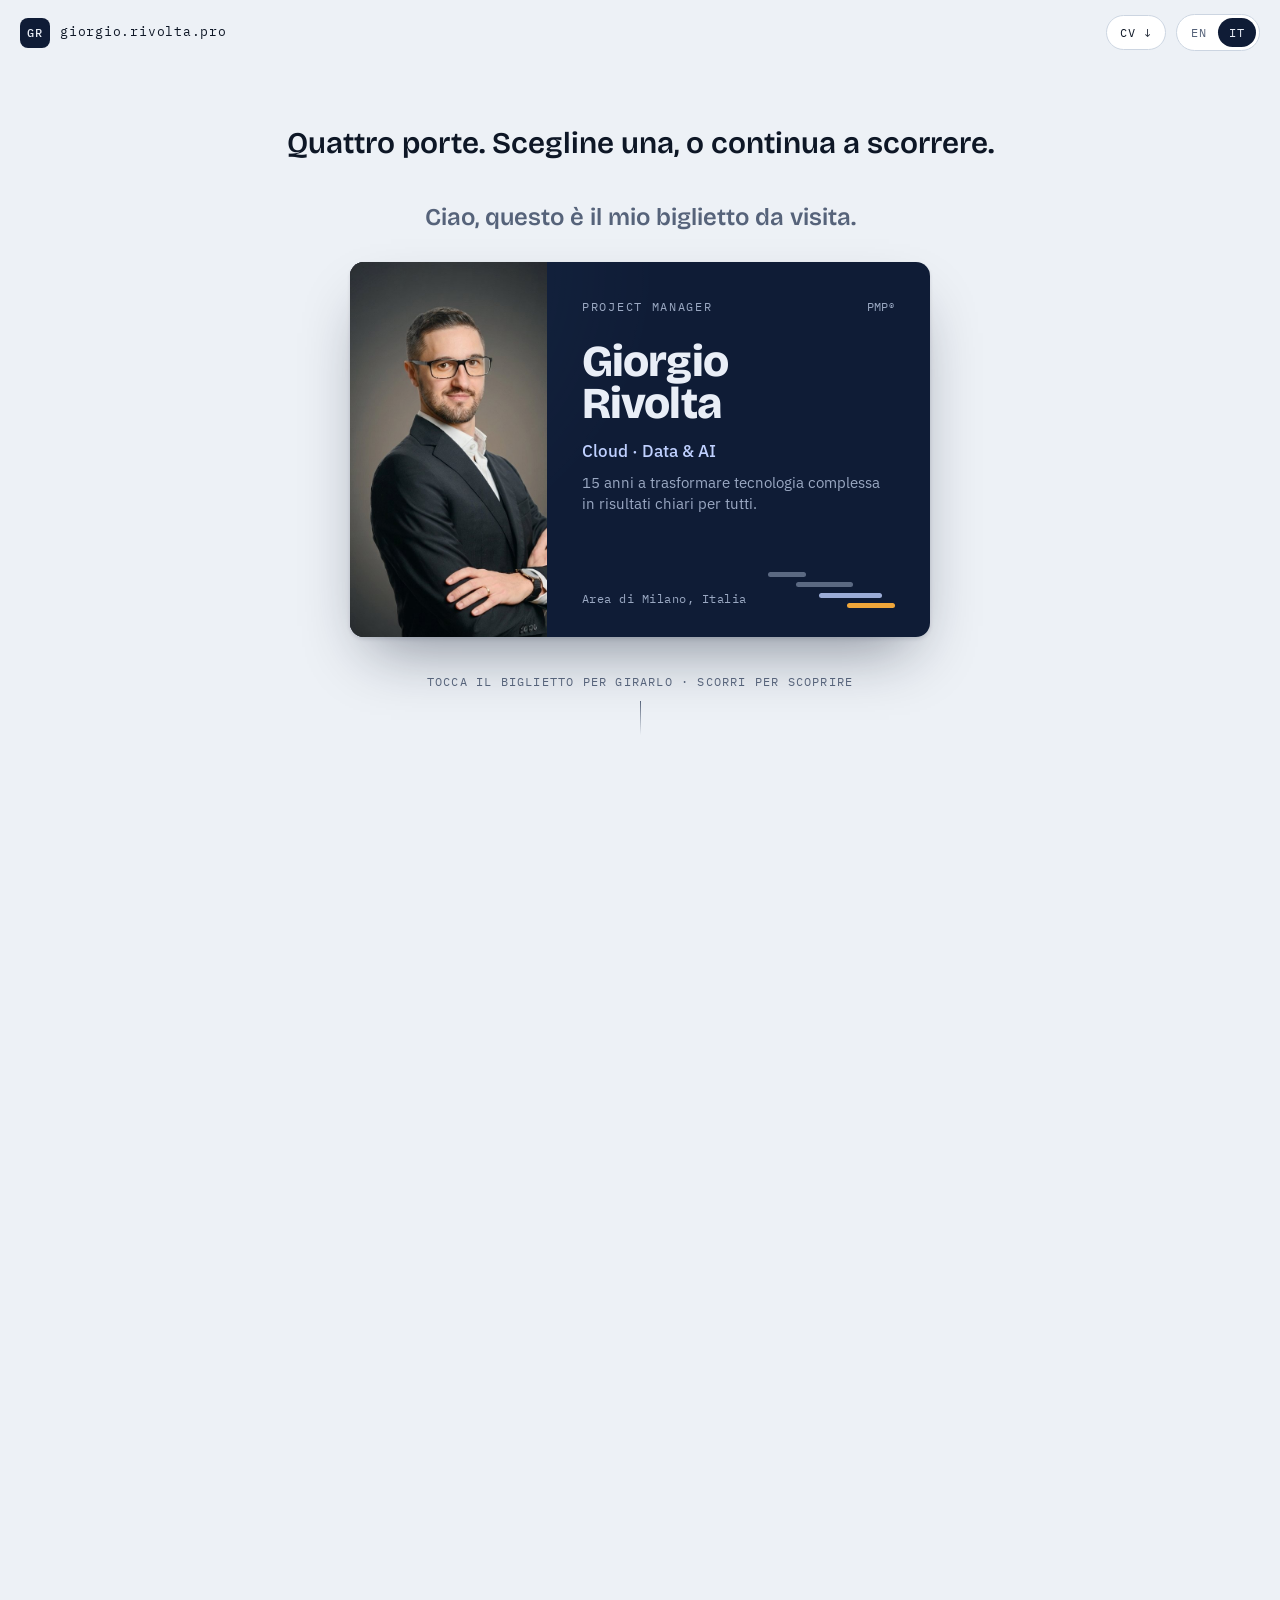
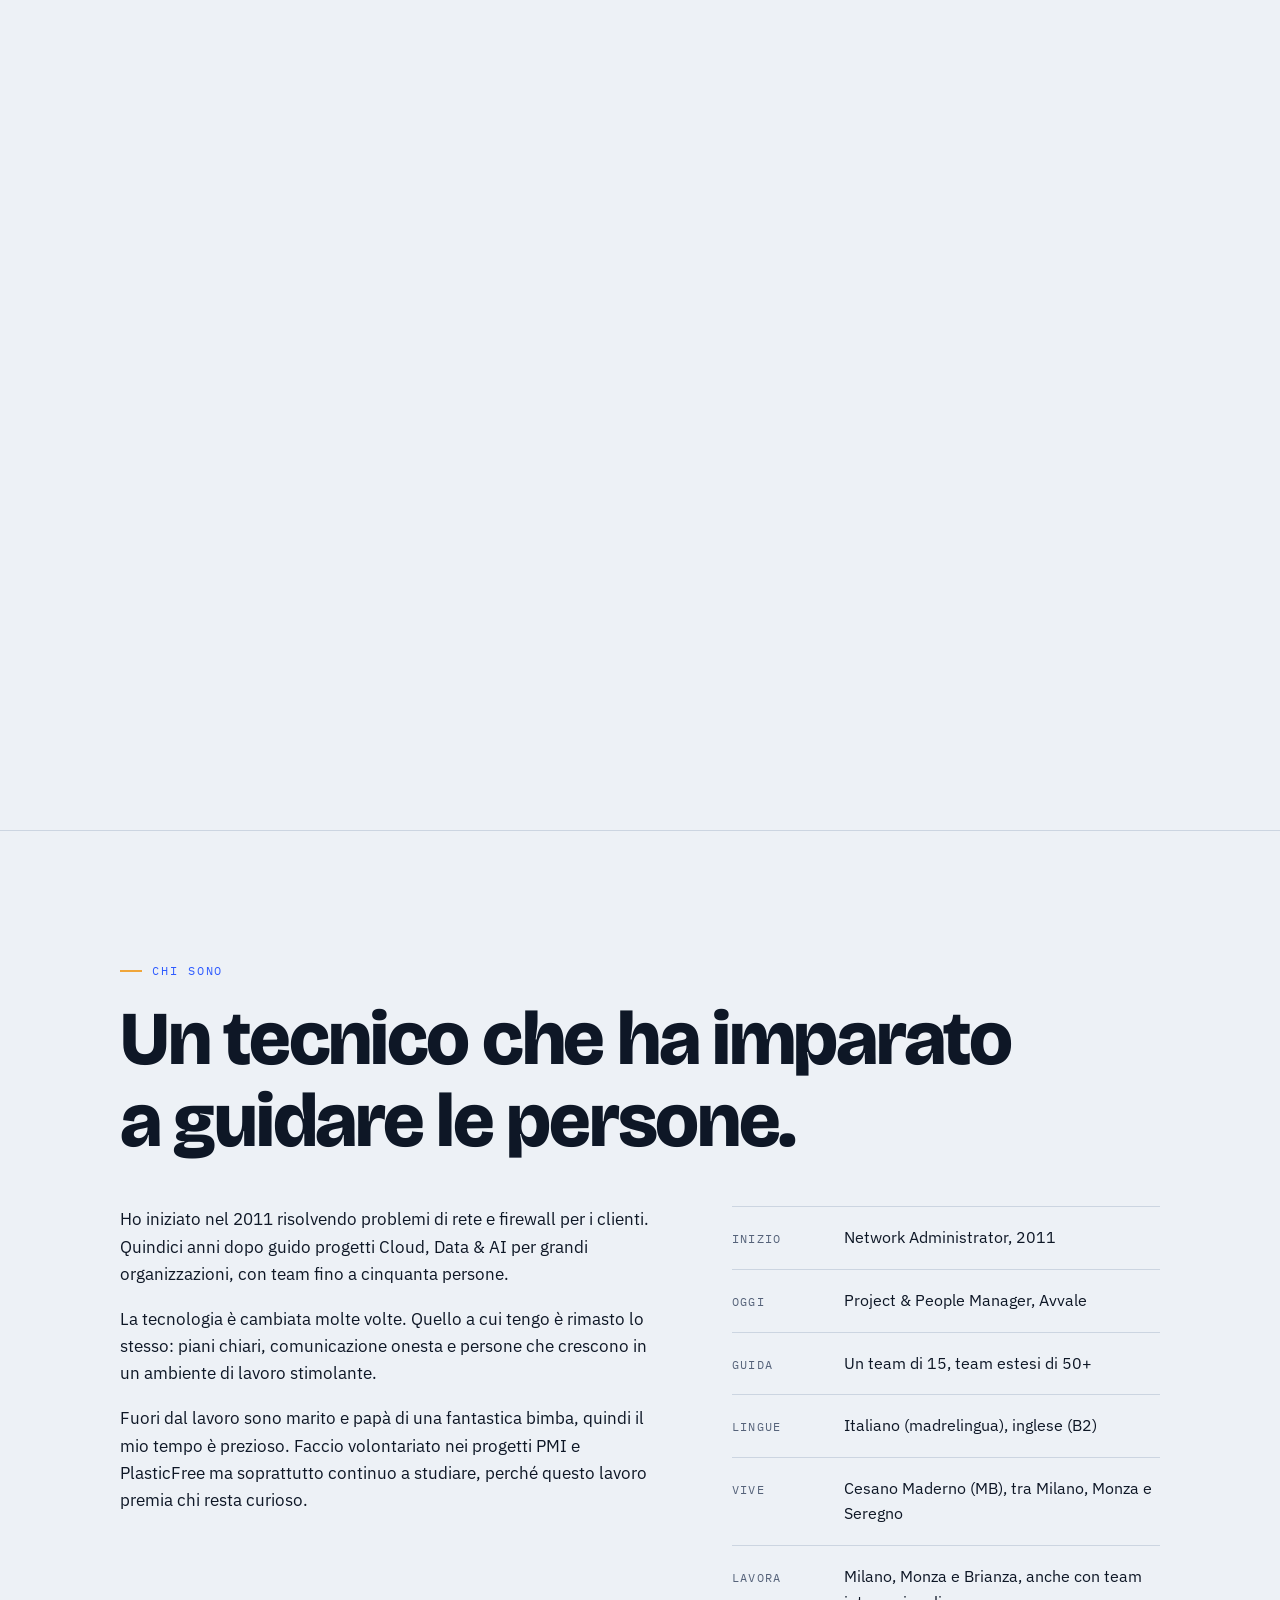
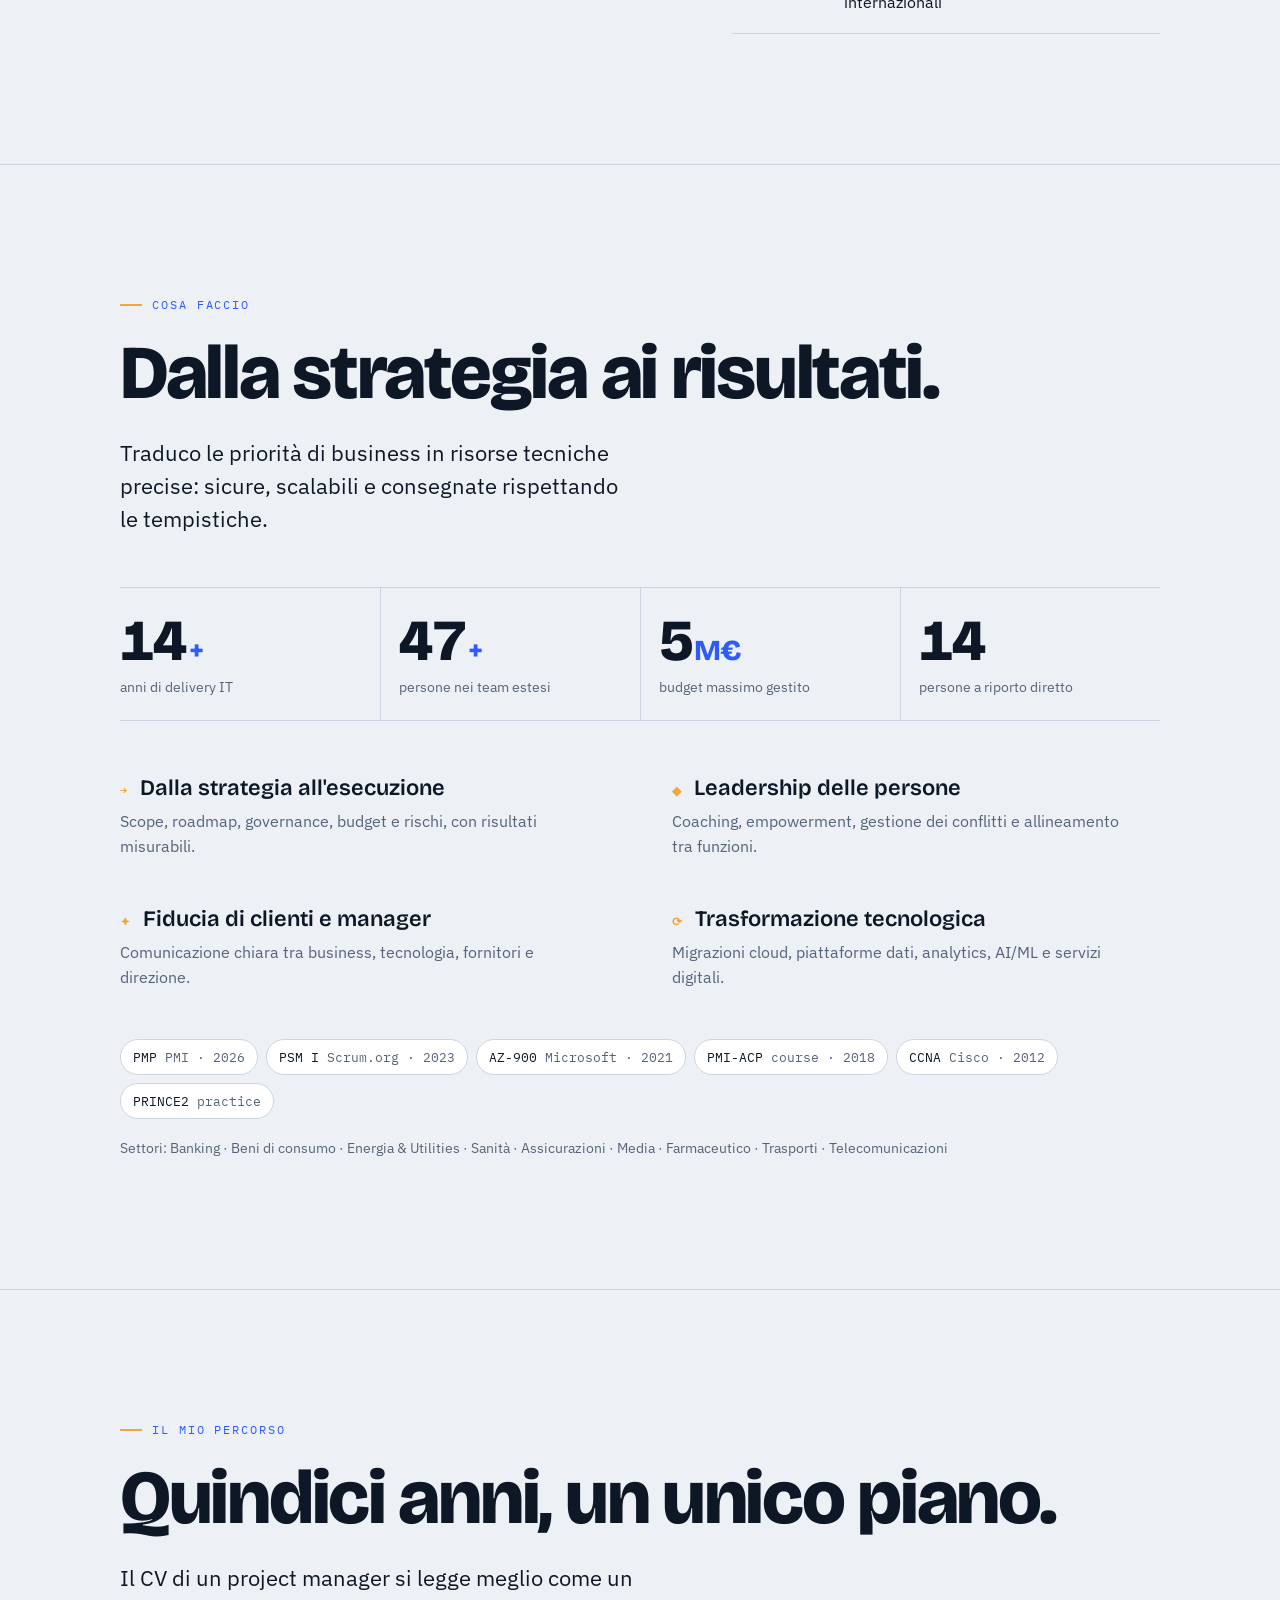
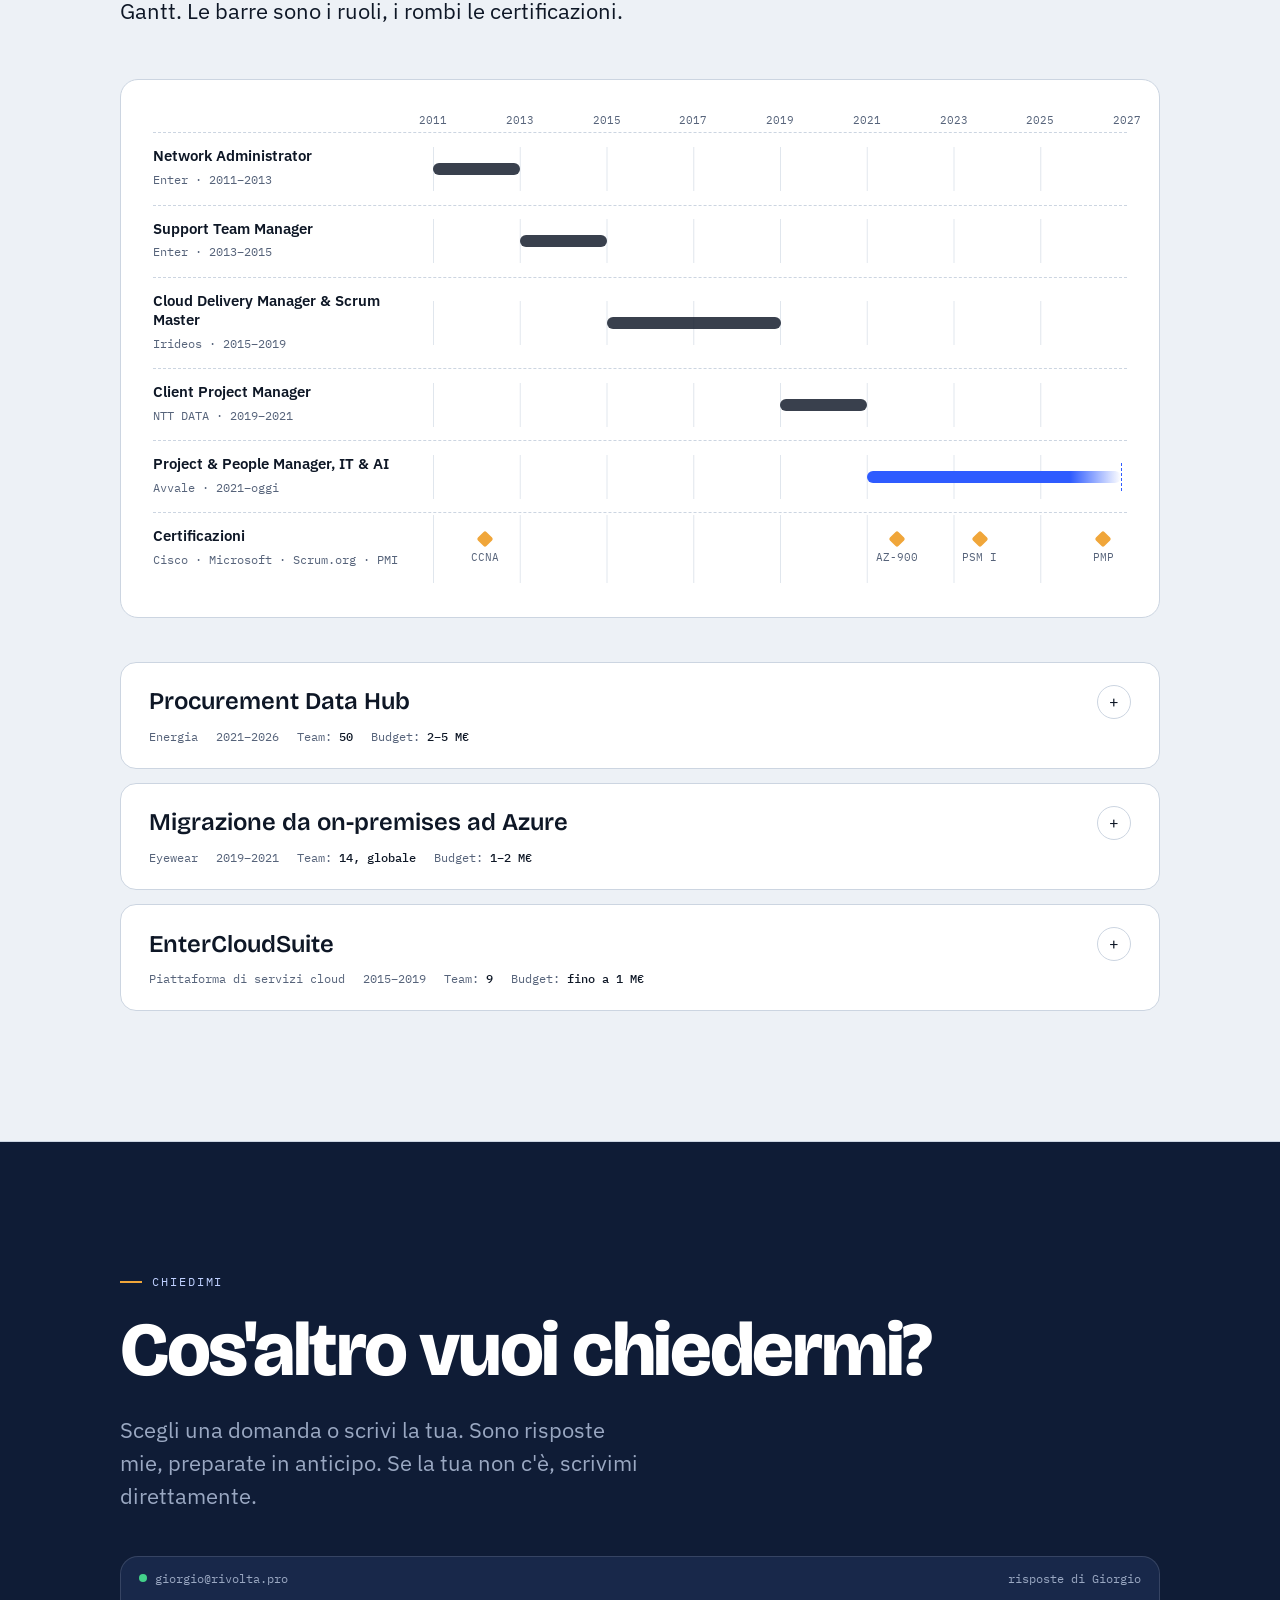
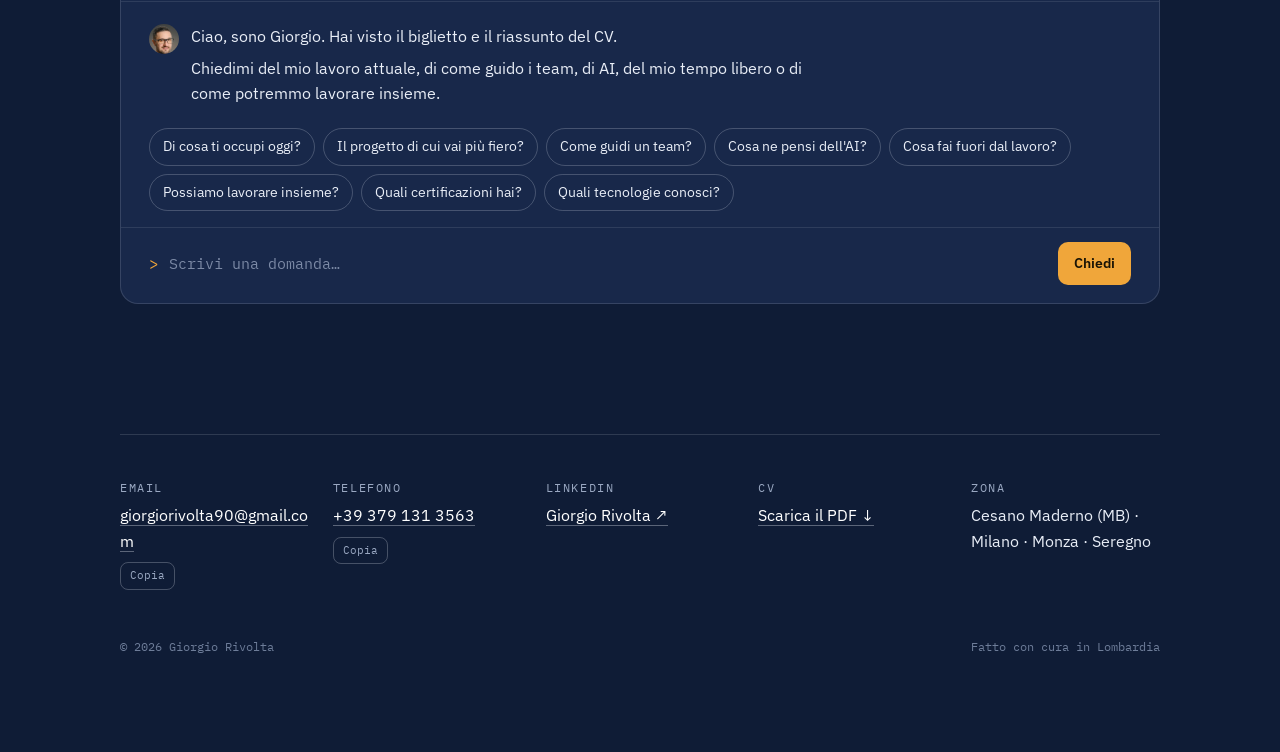
==== commit 73b3d78f: "immagine condivisione" ====
--- a/it/index.html
+++ b/it/index.html
@@ -8,6 +8,8 @@
 <meta name="theme-color" content="#0F1C36">
 <link rel="canonical" href="https://giorgio.rivolta.pro/it/">
 <link rel="icon" href="/favicon.ico" sizes="any">
+<link rel="icon" href="/icon-192.png" type="image/png" sizes="192x192">
+<link rel="apple-touch-icon" href="/apple-touch-icon.png">
 <link rel="alternate" hreflang="en" href="https://giorgio.rivolta.pro/">
 <link rel="alternate" hreflang="it" href="https://giorgio.rivolta.pro/it/">
 <link rel="alternate" hreflang="x-default" href="https://giorgio.rivolta.pro/">
@@ -18,10 +20,15 @@
 <meta property="og:site_name" content="Giorgio Rivolta">
 <meta property="og:title" content="Giorgio Rivolta | Project Manager PMP a Milano, Monza e Brianza">
 <meta property="og:description" content="Project Manager certificato PMP tra Milano, Monza e Brianza. 15 anni a trasformare progetti Cloud, Data &amp; AI in risultati chiari per tutti.">
-<meta property="og:image" content="https://giorgio.rivolta.pro/images/giorgio-rivolta-profile.png">
+<meta property="og:image" content="https://giorgio.rivolta.pro/images/og-card.jpg">
+<meta property="og:image:type" content="image/jpeg">
+<meta property="og:image:width" content="1200">
+<meta property="og:image:height" content="630">
+<meta property="og:image:alt" content="Giorgio Rivolta, Project Manager PMP, biglietto da visita">
 <meta property="og:locale" content="it_IT">
 <meta property="og:locale:alternate" content="en_GB">
 <meta name="twitter:card" content="summary_large_image">
+<meta name="twitter:image" content="https://giorgio.rivolta.pro/images/og-card.jpg">
 <script type="application/ld+json">
 {
   "@context": "https://schema.org",
@@ -34,7 +41,7 @@
   "jobTitle": "Project Manager",
   "description": "PMP-certified project manager with 15+ years leading IT, cloud, data analytics and AI programmes. Volunteer with PMI Northern Italy Chapter and Plasticfree.",
   "email": "mailto:giorgiorivolta90@gmail.com",
-  "image": "https://giorgio.rivolta.pro/images/giorgio-rivolta-profile.png",
+  "image": "https://giorgio.rivolta.pro/images/giorgio-rivolta.jpg",
   "sameAs": ["https://www.linkedin.com/in/giorgiorivolta/", "https://github.com/grivolta"],
   "worksFor": { "@type": "Organization", "name": "Avvale" },
   "address": { "@type": "PostalAddress", "addressLocality": "Cesano Maderno", "addressRegion": "MB", "postalCode": "20811", "addressCountry": "IT" },
